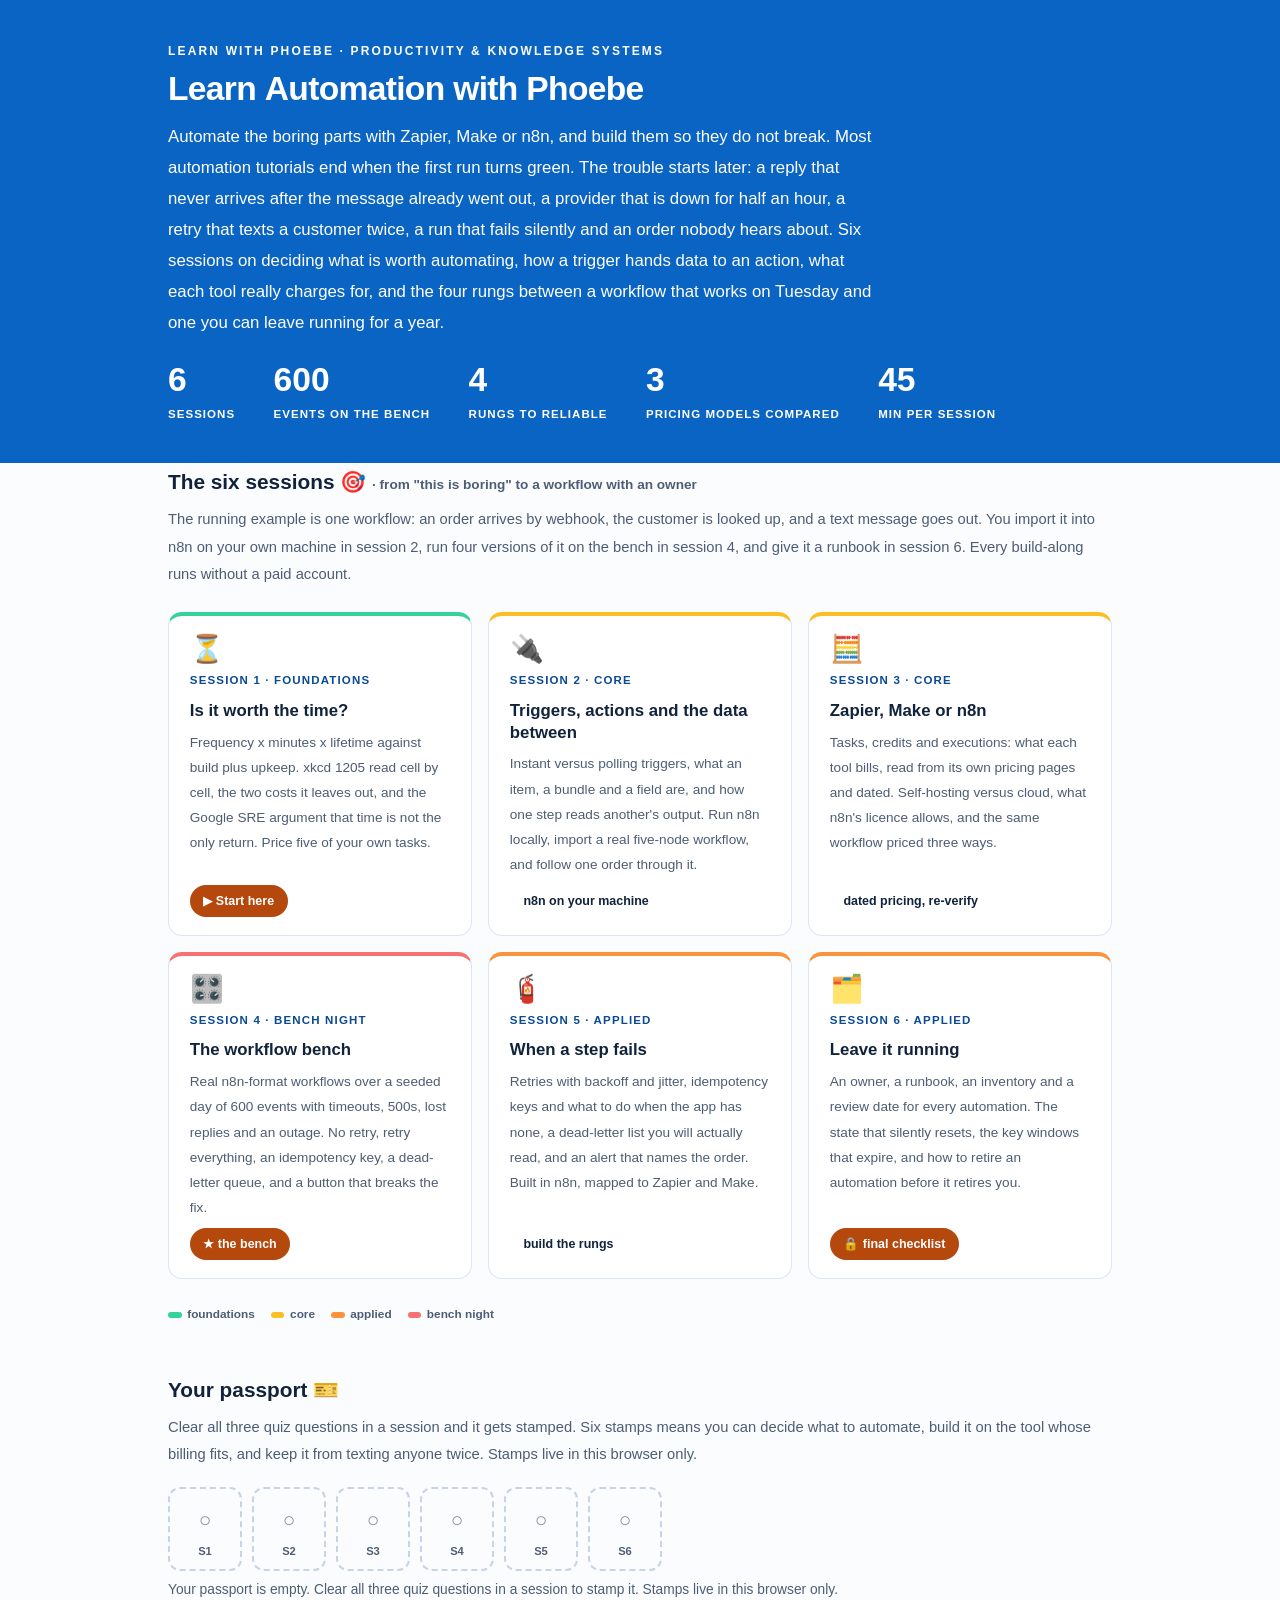
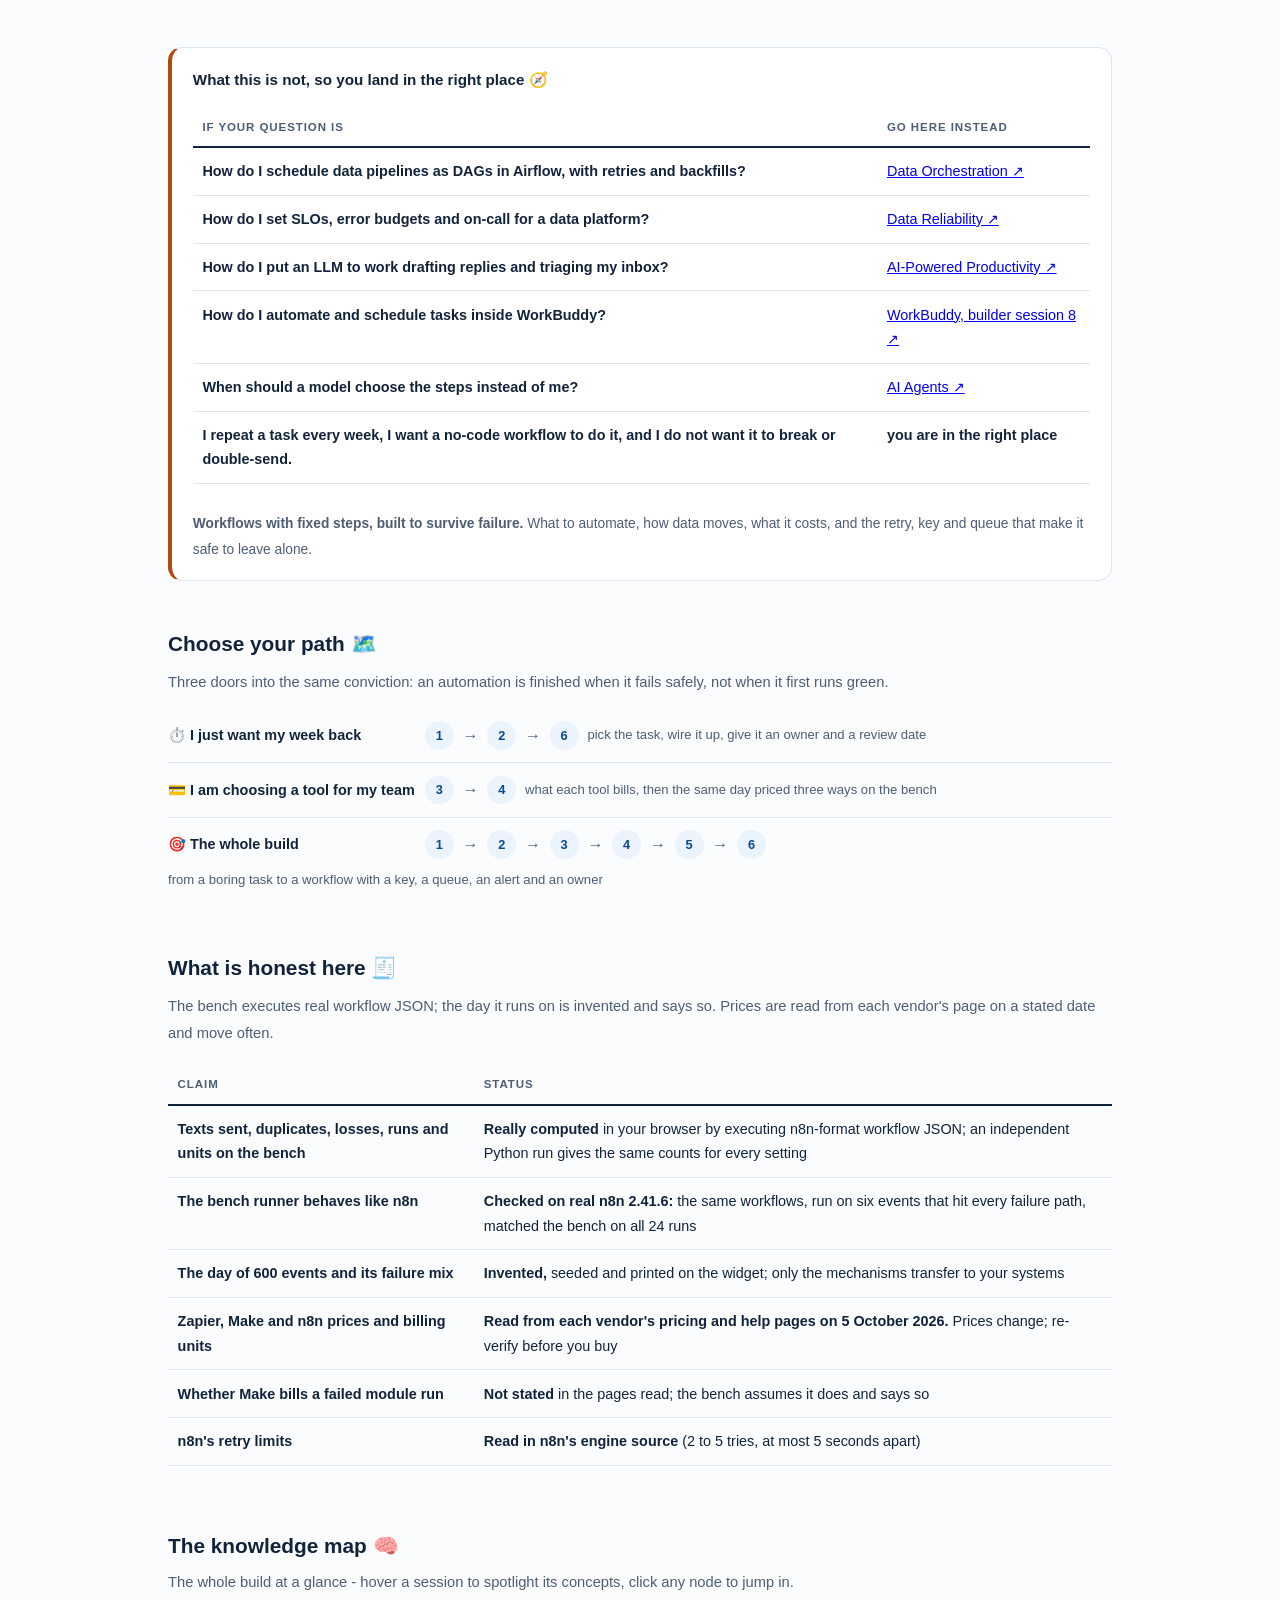
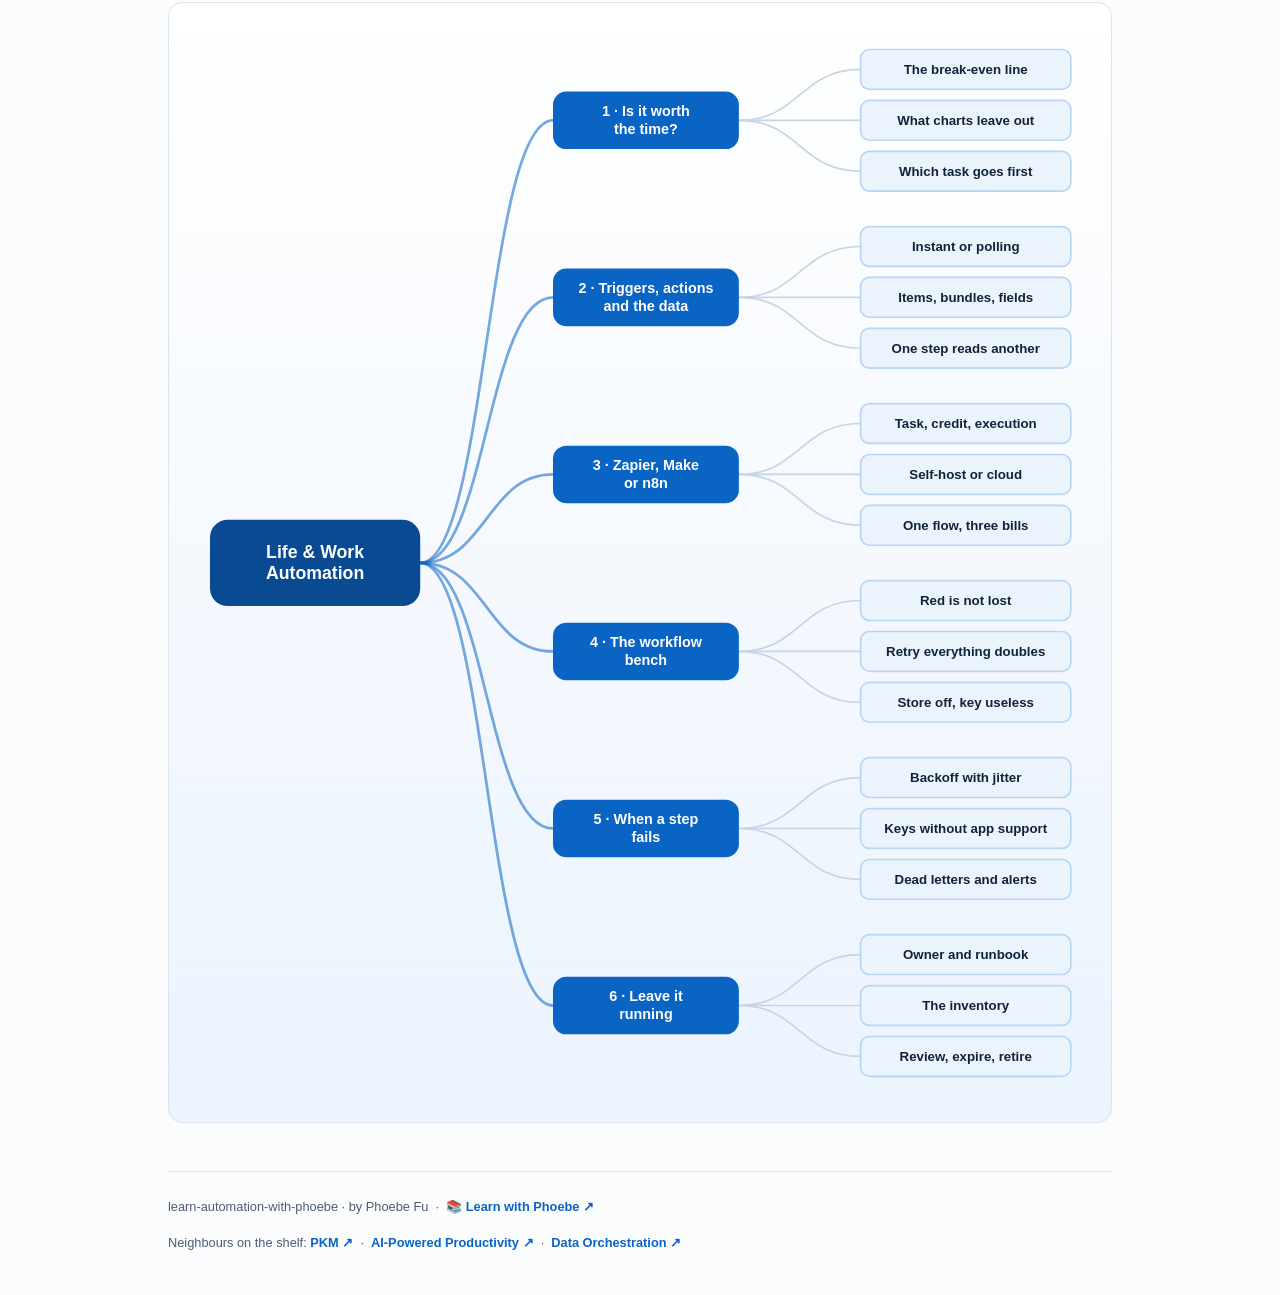
==== index.html @ 1b393b24 "Life & Work Automation - six sessions and a real workflow bench The bench runs four real n8n-format " ====
<!DOCTYPE html>
<html lang="en">
<head>
<meta charset="UTF-8">
<meta name="viewport" content="width=device-width, initial-scale=1.0">
<!-- social:start -->
<meta name="description" content="Six sessions on no-code and low-code automation that does not break: what is worth automating, how triggers hand data to actions, what Zapier, Make and n8n actually charge for, and what happens on the day a step fails. A real workflow bench runs n8n-format workflows over a seeded day in your browser. Free, by Phoebe Fu.">
<meta property="og:type" content="website">
<meta property="og:site_name" content="Learn with Phoebe">
<meta property="og:title" content="Learn Automation with Phoebe">
<meta property="og:description" content="One day, 344 orders, four ways to build the same workflow. Retry everything texts 11 customers twice; a key and a dead-letter queue text all 344 exactly once.">
<meta property="og:url" content="https://phoebefu6.github.io/learn-automation-with-phoebe/">
<meta property="og:image" content="https://phoebefu6.github.io/learn-automation-with-phoebe/assets/og-cover.png">
<meta property="og:image:width" content="1200">
<meta property="og:image:height" content="630">
<meta name="twitter:card" content="summary_large_image">
<meta name="twitter:title" content="Learn Automation with Phoebe">
<meta name="twitter:description" content="Zapier, Make and n8n, and the failure semantics nobody shows you, measured on a real workflow bench.">
<meta name="twitter:image" content="https://phoebefu6.github.io/learn-automation-with-phoebe/assets/og-cover.png">
<!-- social:end -->
<title>Learn Automation with Phoebe</title>
<link rel="stylesheet" href="assets/style.css?v=1">
<style>

  .stats-row { display: flex; gap: 2.4rem; margin-top: 1.5rem; flex-wrap: wrap; }
  .stat b { display: block; font-size: 2.1rem; font-weight: 800; line-height: 1.05; font-variant-numeric: tabular-nums; }
  .stat span { font-size: .72rem; opacity: 1; text-transform: uppercase; letter-spacing: .09em; font-weight: 600; }

  .course-grid { display: grid; grid-template-columns: repeat(auto-fit, minmax(17rem, 1fr)); gap: 1rem; margin-top: 1.5rem; }
  .course-card {
    border: 1px solid var(--hairline);
    border-top: 4px solid var(--diff, var(--indigo));
    border-radius: var(--radius);
    padding: 1.2rem 1.3rem 1.1rem;
    display: flex;
    flex-direction: column;
    gap: .5rem;
    text-decoration: none;
    color: var(--ink);
    background: #fff;
    transition: box-shadow .15s ease, border-color .15s ease, transform .15s ease;
    position: relative;
  }
  .course-card:hover { border-color: var(--indigo-soft); border-top-color: var(--diff, var(--indigo)); box-shadow: 0 8px 28px rgba(var(--shadow-rgb),.16); transform: translateY(-3px); }
  .course-card .cicon { font-size: 1.7rem; line-height: 1; }
  .course-card .cnum { font-size: .72rem; font-weight: 700; color: var(--indigo-deep); text-transform: uppercase; letter-spacing: .1em; }
  .course-card h3 { font-size: 1.05rem; font-weight: 800; line-height: 1.3; }
  .course-card p { font-size: .85rem; color: var(--muted); flex: 1; }
  .course-card .meta { display: flex; gap: .4rem; flex-wrap: wrap; }

  .diff-legend { display: flex; gap: 1rem; margin-top: 1.6rem; font-size: .74rem; color: var(--muted); font-weight: 600; flex-wrap: wrap; }
  .diff-legend i { display: inline-block; width: .85rem; height: .35rem; border-radius: 999px; margin-right: .35rem; vertical-align: middle; }

  .paths { margin-top: 2.6rem; }
  .paths h2 { font-size: 1.3rem; font-weight: 800; margin-bottom: .3rem; }
  .paths .plede { color: var(--muted); font-size: .92rem; margin-bottom: .8rem; }
  .path { display: flex; gap: .55rem; align-items: center; padding: .75rem 0; border-bottom: .5px solid var(--hairline); flex-wrap: wrap; }
  .path:last-child { border-bottom: none; }
  .path b { min-width: 15.5rem; font-size: .9rem; }
  .path .pstep { background: var(--indigo-50); color: var(--indigo-deep); border-radius: 999px; padding: .16rem .68rem; font-weight: 700; font-size: .8rem; text-decoration: none; transition: all .12s ease; }
  .path .pstep:hover { background: var(--indigo); color: #fff; }
  .path .parr { color: var(--muted); font-weight: 700; }

  .mm-section { margin-top: 1.6rem; }
  .mm-section h2 { font-size: 1.3rem; font-weight: 800; margin-bottom: .2rem; }
  .mm-section .mm-lede { color: var(--muted); font-size: .92rem; margin-bottom: .4rem; }
  .mm-wrap { border: 1px solid var(--hairline); border-radius: var(--radius); background: linear-gradient(180deg,#fff,var(--indigo-50)); padding: .6rem; overflow-x: auto; }
  .mm-svg { width: 100%; height: auto; display: block; max-width: 60rem; margin: 0 auto; min-width: 34rem; }
  .mm-link { cursor: pointer; text-decoration: none; }
  .mm-node rect { transition: opacity .15s ease, filter .15s ease; }
  .mm-node text { pointer-events: none; }
  .mm-link:hover .mm-node rect { filter: brightness(1.06); }
  .mm-edge { transition: opacity .15s ease; }

  .not-this { border: 1px solid var(--hairline); border-left: 4px solid var(--clay); border-radius: var(--radius); background: #fff; padding: 1.1rem 1.3rem; margin-top: 1.2rem; }
  .not-this h3 { font-size: .95rem; font-weight: 800; margin-bottom: .5rem; }
</style>
</head>
<body>

<header class="masthead">
  <div class="wrap">
    <div class="eyebrow">Learn with Phoebe · Productivity &amp; Knowledge Systems</div>
    <h1>Learn <span class="accent">Automation</span> with Phoebe</h1>
    <p class="sub">Automate the boring parts with Zapier, Make or n8n, and build them so they do not break. Most automation tutorials end when the first run turns green. The trouble starts later: a reply that never arrives after the message already went out, a provider that is down for half an hour, a retry that texts a customer twice, a run that fails silently and an order nobody hears about. Six sessions on deciding what is worth automating, how a trigger hands data to an action, what each tool really charges for, and the four rungs between a workflow that works on Tuesday and one you can leave running for a year.</p>
    <div class="stats-row">
      <div class="stat"><b data-count="6">6</b><span>sessions</span></div>
      <div class="stat"><b data-count="600">600</b><span>events on the bench</span></div>
      <div class="stat"><b data-count="4">4</b><span>rungs to reliable</span></div>
      <div class="stat"><b data-count="3">3</b><span>pricing models compared</span></div>
      <div class="stat"><b data-count="45">45</b><span>min per session</span></div>
    </div>
  </div>
</header>

<main class="wrap">

  <section class="section">
    <div class="paths" style="margin-top:0">
      <h2>The six sessions 🎯 <span style="font-size:.85rem;font-weight:600;color:var(--muted)">· from "this is boring" to a workflow with an owner</span></h2>
      <p class="plede">The running example is one workflow: an order arrives by webhook, the customer is looked up, and a text message goes out. You import it into n8n on your own machine in session 2, run four versions of it on the bench in session 4, and give it a runbook in session 6. Every build-along runs without a paid account.</p>
    </div>

    <div class="course-grid">
      <a class="course-card" href="courses/01-worth-automating.html" style="--diff:#34D399">
        <span class="cicon">⏳</span>
        <span class="cnum">Session 1 · foundations</span>
        <h3>Is it worth the time?</h3>
        <p>Frequency x minutes x lifetime against build plus upkeep. xkcd 1205 read cell by cell, the two costs it leaves out, and the Google SRE argument that time is not the only return. Price five of your own tasks.</p>
        <span class="meta"><span class="pill amber">▶ Start here</span></span>
      </a>
      <a class="course-card" href="courses/02-triggers-and-actions.html" style="--diff:#FBBF24">
        <span class="cicon">🔌</span>
        <span class="cnum">Session 2 · core</span>
        <h3>Triggers, actions and the data between</h3>
        <p>Instant versus polling triggers, what an item, a bundle and a field are, and how one step reads another's output. Run n8n locally, import a real five-node workflow, and follow one order through it.</p>
        <span class="meta"><span class="pill">n8n on your machine</span></span>
      </a>
      <a class="course-card" href="courses/03-zapier-make-n8n.html" style="--diff:#FBBF24">
        <span class="cicon">🧮</span>
        <span class="cnum">Session 3 · core</span>
        <h3>Zapier, Make or n8n</h3>
        <p>Tasks, credits and executions: what each tool bills, read from its own pricing pages and dated. Self-hosting versus cloud, what n8n's licence allows, and the same workflow priced three ways.</p>
        <span class="meta"><span class="pill">dated pricing, re-verify</span></span>
      </a>
      <a class="course-card" href="courses/04-the-workflow-bench.html" style="--diff:#F87171">
        <span class="cicon">🎛️</span>
        <span class="cnum">Session 4 · bench night</span>
        <h3>The workflow bench</h3>
        <p>Real n8n-format workflows over a seeded day of 600 events with timeouts, 500s, lost replies and an outage. No retry, retry everything, an idempotency key, a dead-letter queue, and a button that breaks the fix.</p>
        <span class="meta"><span class="pill amber">★ the bench</span></span>
      </a>
      <a class="course-card" href="courses/05-when-it-fails.html" style="--diff:#FB923C">
        <span class="cicon">🧯</span>
        <span class="cnum">Session 5 · applied</span>
        <h3>When a step fails</h3>
        <p>Retries with backoff and jitter, idempotency keys and what to do when the app has none, a dead-letter list you will actually read, and an alert that names the order. Built in n8n, mapped to Zapier and Make.</p>
        <span class="meta"><span class="pill">build the rungs</span></span>
      </a>
      <a class="course-card" href="courses/06-leave-it-running.html" style="--diff:#FB923C">
        <span class="cicon">🗂️</span>
        <span class="cnum">Session 6 · applied</span>
        <h3>Leave it running</h3>
        <p>An owner, a runbook, an inventory and a review date for every automation. The state that silently resets, the key windows that expire, and how to retire an automation before it retires you.</p>
        <span class="meta"><span class="pill amber">🔒 final checklist</span></span>
      </a>
    </div>

    <div class="diff-legend">
      <span><i style="background:#34D399"></i>foundations</span>
      <span><i style="background:#FBBF24"></i>core</span>
      <span><i style="background:#FB923C"></i>applied</span>
      <span><i style="background:#F87171"></i>bench night</span>
    </div>
  </section>

  <section class="section">
    <div class="paths" style="margin-top:0">
      <h2>Your passport 🎫</h2>
      <p class="plede">Clear all three quiz questions in a session and it gets stamped. Six stamps means you can decide what to automate, build it on the tool whose billing fits, and keep it from texting anyone twice. Stamps live in this browser only.</p>
    </div>
    <div class="pp-strip"></div>
  </section>

  <section class="section">
    <div class="not-this">
      <h3>What this is not, so you land in the right place 🧭</h3>
      <table class="clean">
        <tr><th>If your question is</th><th>Go here instead</th></tr>
        <tr><td>How do I schedule data pipelines as DAGs in Airflow, with retries and backfills?</td><td><a href="https://phoebefu6.github.io/learn-data-orchestration-with-phoebe/">Data Orchestration ↗</a></td></tr>
        <tr><td>How do I set SLOs, error budgets and on-call for a data platform?</td><td><a href="https://phoebefu6.github.io/learn-data-reliability-with-phoebe/">Data Reliability ↗</a></td></tr>
        <tr><td>How do I put an LLM to work drafting replies and triaging my inbox?</td><td><a href="https://phoebefu6.github.io/learn-ai-productivity-with-phoebe/">AI-Powered Productivity ↗</a></td></tr>
        <tr><td>How do I automate and schedule tasks inside WorkBuddy?</td><td><a href="https://phoebefu6.github.io/learn-workbuddy-with-phoebe/courses/b8-automation.html">WorkBuddy, builder session 8 ↗</a></td></tr>
        <tr><td>When should a model choose the steps instead of me?</td><td><a href="https://phoebefu6.github.io/learn-ai-agents-with-phoebe/">AI Agents ↗</a></td></tr>
        <tr><td><strong>I repeat a task every week, I want a no-code workflow to do it, and I do not want it to break or double-send.</strong></td><td><strong>you are in the right place</strong></td></tr>
      </table>
      <p style="margin-top:.7rem;font-size:.86rem;color:var(--muted)"><strong>Workflows with fixed steps, built to survive failure.</strong> What to automate, how data moves, what it costs, and the retry, key and queue that make it safe to leave alone.</p>
    </div>
  </section>

  <section class="section">
    <div class="paths">
      <h2>Choose your path 🗺️</h2>
      <p class="plede">Three doors into the same conviction: an automation is finished when it fails safely, not when it first runs green.</p>
      <div class="path"><b>⏱️ I just want my week back</b>
        <a class="pstep" href="courses/01-worth-automating.html">1</a><span class="parr">→</span>
        <a class="pstep" href="courses/02-triggers-and-actions.html">2</a><span class="parr">→</span>
        <a class="pstep" href="courses/06-leave-it-running.html">6</a>
        <span style="font-size:.82rem;color:var(--muted)">pick the task, wire it up, give it an owner and a review date</span>
      </div>
      <div class="path"><b>💳 I am choosing a tool for my team</b>
        <a class="pstep" href="courses/03-zapier-make-n8n.html">3</a><span class="parr">→</span>
        <a class="pstep" href="courses/04-the-workflow-bench.html">4</a>
        <span style="font-size:.82rem;color:var(--muted)">what each tool bills, then the same day priced three ways on the bench</span>
      </div>
      <div class="path"><b>🎯 The whole build</b>
        <a class="pstep" href="courses/01-worth-automating.html">1</a><span class="parr">→</span>
        <a class="pstep" href="courses/02-triggers-and-actions.html">2</a><span class="parr">→</span>
        <a class="pstep" href="courses/03-zapier-make-n8n.html">3</a><span class="parr">→</span>
        <a class="pstep" href="courses/04-the-workflow-bench.html">4</a><span class="parr">→</span>
        <a class="pstep" href="courses/05-when-it-fails.html">5</a><span class="parr">→</span>
        <a class="pstep" href="courses/06-leave-it-running.html">6</a>
        <span style="font-size:.82rem;color:var(--muted)">from a boring task to a workflow with a key, a queue, an alert and an owner</span>
      </div>
    </div>
  </section>

  <section class="section">
    <div class="paths" style="margin-top:0">
      <h2>What is honest here 🧾</h2>
      <p class="plede">The bench executes real workflow JSON; the day it runs on is invented and says so. Prices are read from each vendor's page on a stated date and move often.</p>
    </div>
    <table class="clean">
      <tr><th>Claim</th><th>Status</th></tr>
      <tr><td>Texts sent, duplicates, losses, runs and units on the bench</td><td><strong>Really computed</strong> in your browser by executing n8n-format workflow JSON; an independent Python run gives the same counts for every setting</td></tr>
      <tr><td>The bench runner behaves like n8n</td><td><strong>Checked on real n8n 2.41.6:</strong> the same workflows, run on six events that hit every failure path, matched the bench on all 24 runs</td></tr>
      <tr><td>The day of 600 events and its failure mix</td><td><strong>Invented,</strong> seeded and printed on the widget; only the mechanisms transfer to your systems</td></tr>
      <tr><td>Zapier, Make and n8n prices and billing units</td><td><strong>Read from each vendor's pricing and help pages on 5 October 2026.</strong> Prices change; re-verify before you buy</td></tr>
      <tr><td>Whether Make bills a failed module run</td><td><strong>Not stated</strong> in the pages read; the bench assumes it does and says so</td></tr>
      <tr><td>n8n's retry limits</td><td><strong>Read in n8n's engine source</strong> (2 to 5 tries, at most 5 seconds apart)</td></tr>
    </table>
  </section>

  <section class="section mm-section">
    <h2>The knowledge map 🧠</h2>
    <p class="mm-lede">The whole build at a glance - hover a session to spotlight its concepts, click any node to jump in.</p>
    <div class="mm-wrap"><div id="mindmap"></div></div>
  </section>

  <footer class="pagefoot">
    <span>learn-automation-with-phoebe · by Phoebe Fu &nbsp;·&nbsp; 📚 <a href="https://phoebefu6.github.io/learn-with-phoebe/">Learn with Phoebe ↗</a></span>
    <span>Neighbours on the shelf: <a href="https://phoebefu6.github.io/learn-pkm-with-phoebe/">PKM ↗</a> &nbsp;·&nbsp; <a href="https://phoebefu6.github.io/learn-ai-productivity-with-phoebe/">AI-Powered Productivity ↗</a> &nbsp;·&nbsp; <a href="https://phoebefu6.github.io/learn-data-orchestration-with-phoebe/">Data Orchestration ↗</a></span>
  </footer>

</main>

<script>
window.MINDMAP_DATA = {
 "title": "Life & Work\nAutomation",
 "centerColor": "#0A4A92",
 "sessions": [
  {
   "label": "Is it worth\nthe time?",
   "href": "courses/01-worth-automating.html",
   "color": "#34D399",
   "concepts": [
    {
     "label": "The break-even line",
     "href": "courses/01-worth-automating.html"
    },
    {
     "label": "What charts leave out",
     "href": "courses/01-worth-automating.html"
    },
    {
     "label": "Which task goes first",
     "href": "courses/01-worth-automating.html"
    }
   ]
  },
  {
   "label": "Triggers, actions\nand the data",
   "href": "courses/02-triggers-and-actions.html",
   "color": "#FBBF24",
   "concepts": [
    {
     "label": "Instant or polling",
     "href": "courses/02-triggers-and-actions.html"
    },
    {
     "label": "Items, bundles, fields",
     "href": "courses/02-triggers-and-actions.html"
    },
    {
     "label": "One step reads another",
     "href": "courses/02-triggers-and-actions.html"
    }
   ]
  },
  {
   "label": "Zapier, Make\nor n8n",
   "href": "courses/03-zapier-make-n8n.html",
   "color": "#FBBF24",
   "concepts": [
    {
     "label": "Task, credit, execution",
     "href": "courses/03-zapier-make-n8n.html"
    },
    {
     "label": "Self-host or cloud",
     "href": "courses/03-zapier-make-n8n.html"
    },
    {
     "label": "One flow, three bills",
     "href": "courses/03-zapier-make-n8n.html"
    }
   ]
  },
  {
   "label": "The workflow\nbench",
   "href": "courses/04-the-workflow-bench.html",
   "color": "#F87171",
   "concepts": [
    {
     "label": "Red is not lost",
     "href": "courses/04-the-workflow-bench.html"
    },
    {
     "label": "Retry everything doubles",
     "href": "courses/04-the-workflow-bench.html"
    },
    {
     "label": "Store off, key useless",
     "href": "courses/04-the-workflow-bench.html"
    }
   ]
  },
  {
   "label": "When a step\nfails",
   "href": "courses/05-when-it-fails.html",
   "color": "#FB923C",
   "concepts": [
    {
     "label": "Backoff with jitter",
     "href": "courses/05-when-it-fails.html"
    },
    {
     "label": "Keys without app support",
     "href": "courses/05-when-it-fails.html"
    },
    {
     "label": "Dead letters and alerts",
     "href": "courses/05-when-it-fails.html"
    }
   ]
  },
  {
   "label": "Leave it\nrunning",
   "href": "courses/06-leave-it-running.html",
   "color": "#FB923C",
   "concepts": [
    {
     "label": "Owner and runbook",
     "href": "courses/06-leave-it-running.html"
    },
    {
     "label": "The inventory",
     "href": "courses/06-leave-it-running.html"
    },
    {
     "label": "Review, expire, retire",
     "href": "courses/06-leave-it-running.html"
    }
   ]
  }
 ]
};
</script>
<script src="assets/mindmap.js?v=1"></script>
<script src="assets/app.js?v=1"></script>
</body>
</html>
---- assets/style.css ----
/* learn-automation-with-phoebe - editorial bold design system
   Accent: signal blue #0A64C4 · deep #0A4A92 · warm contrast: rust #B5480C
   (CSS var names still read --indigo/--amber; they hold signal blue and rust.)
   Scrim is light on purpose: no dark surfaces anywhere, the lightbox included. */

:root {
  --indigo: #0A64C4;
  --indigo-deep: #0A4A92;
  --indigo-mid: #2264BC;
  --indigo-soft: #B9D5F4;
  --indigo-50: #EBF3FD;
  --ink: #11233B;
  --muted: #4D5D74;
  --faint: #C7D4E5;
  --hairline: #DCE5F0;
  --clay: #B5480C;
  --clay-ink: #8A3509;
  --amber: #B5480C;
  --amber-ink: #8A3509;
  --amber-50: #FDEEE4;
  --paper: #FBFCFE;
  --code-bg: #0E1C30;
  --code-ink: #DCE5F0;
  --scrim-rgb: 235,243,252;
  --shadow-rgb: 10,100,196;
  --radius: 14px;
}

* { margin: 0; padding: 0; box-sizing: border-box; }

html { font-size: 16px; scroll-behavior: smooth; }
html.zoom-125 { font-size: 20px; }
html.zoom-150 { font-size: 24px; }

body {
  font-family: "Inter", -apple-system, BlinkMacSystemFont, "Segoe UI", Roboto, sans-serif;
  background: var(--paper);
  color: var(--ink);
  line-height: 1.85;
  font-feature-settings: "tnum";
}

.wrap { max-width: 62rem; margin: 0 auto; padding: 0 1.5rem; }

/* ---------- header band ---------- */
.masthead {
  background: var(--indigo);
  color: #fff;
  padding: 2.5rem 0 2.25rem;
}
.masthead .eyebrow {
  font-size: .75rem;
  letter-spacing: .18em;
  text-transform: uppercase;
  opacity: 1;
  font-weight: 600;
}
.masthead h1 {
  font-size: 2.1rem;
  line-height: 1.15;
  font-weight: 800;
  margin: .5rem 0 .75rem;
  letter-spacing: -.02em;
}
.masthead h1 .accent { color: inherit; }
.masthead .sub { font-size: 1.05rem; opacity: 1; max-width: 44rem; }

.chip-row { display: flex; flex-wrap: wrap; gap: .5rem; margin-top: 1.1rem; }
.chip {
  display: inline-flex;
  align-items: center;
  gap: .35rem;
  border-radius: 999px;
  padding: .25rem .8rem;
  font-size: .78rem;
  font-weight: 600;
  white-space: nowrap;
}
.chip.level { background: #fff; color: var(--indigo); }
.chip.audience { background: rgba(255,255,255,.08); color: #fff; border: 1px solid rgba(255,255,255,.35); }
.chip.time { background: var(--ink); color: #fff; font-variant-numeric: tabular-nums; }


/* ---------- agenda band ----------
   Recovered 2026-09-02. These six repos were scaffolded from a stylesheet that had
   lost this block, so .agenda rendered as run-on inline text ~700px tall inside the
   masthead. 87 of 93 repos carry it; these were the exception, and they were also the
   six the estate sweep could not see. See course-builder/references/field-notes.md.

   .a3 does NOT reuse the donor's `color: var(--amber-ink)`: that pair falls below
   4.5:1 against --amber in all six palettes, which is the same failure the sweep
   flags on the wellbeing courses. The literal below is the darkest tone of this
   repo's own amber-ink that clears 4.5:1, so the band stays bright. Recompute it if
   --amber changes. */
.agenda {
  display: flex;
  border-radius: 999px;
  overflow: hidden;
  margin: 1.4rem 0 0;
  font-size: .72rem;
  font-weight: 600;
  text-align: center;
  color: #fff;
}
.agenda span { padding: .45rem .3rem; white-space: nowrap; overflow: hidden; text-overflow: ellipsis; }
.agenda .a1 { background: var(--indigo-deep); }
.agenda .a2 { background: var(--indigo-mid); }
.agenda .a3 { background: var(--amber); color: #FFFFFF; }
.agenda .a4 { background: var(--indigo-soft); color: var(--ink); }

/* ---------- toolbar ---------- */
.toolbar {
  position: sticky;
  top: 0;
  z-index: 40;
  background: rgba(255,255,255,.94);
  backdrop-filter: blur(6px);
  border-bottom: 1px solid var(--hairline);
  padding: .55rem 0;
}
.toolbar .wrap { display: flex; align-items: center; gap: .5rem; flex-wrap: nowrap; }
.toolbar .crumb { font-size: .8rem; color: var(--muted); font-weight: 600; margin-right: auto; min-width: 0; white-space: nowrap; overflow: hidden; text-overflow: ellipsis; }
.toolbar .btn { white-space: nowrap; flex: none; padding: .38rem .8rem; font-size: .78rem; line-height: 1.2; }
.toolbar .crumb a { color: var(--indigo); text-decoration: none; }
.btn {
  border: 1px solid var(--hairline);
  background: #fff;
  color: var(--ink);
  border-radius: 999px;
  padding: .35rem .9rem;
  font-size: .78rem;
  font-weight: 600;
  cursor: pointer;
  font-family: inherit;
  transition: all .15s ease;
}
.btn:hover { border-color: var(--indigo); color: var(--indigo); }
.btn.primary { background: var(--indigo); border-color: var(--indigo); color: #fff; }
.btn.primary:hover { background: var(--indigo-deep); }

/* ---------- sections ---------- */
main { padding: 2.5rem 0 4rem; }

.section { margin-bottom: 2.8rem; }
.section-kicker { margin-bottom: 1rem; }
.section-kicker .klabel {
  display: block;
  font-size: .72rem;
  text-transform: uppercase;
  letter-spacing: .1em;
  color: var(--indigo);
  font-weight: 700;
  margin-bottom: .35rem;
}
.section-kicker h2 {
  font-size: 1.45rem;
  font-weight: 800;
  letter-spacing: -.01em;
  display: flex;
  align-items: center;
  gap: .7rem;
  flex-wrap: wrap;
}
.section-kicker .tag {
  border-radius: 999px;
  padding: .18rem .7rem;
  font-size: .7rem;
  font-weight: 700;
  text-transform: uppercase;
  letter-spacing: .08em;
}
.tag.concept { background: var(--indigo-50); color: var(--indigo); }
.tag.demo { background: var(--amber-50); color: var(--amber-ink); }
.tag.exercise { background: var(--ink); color: #fff; }

.lede { color: var(--muted); max-width: 46rem; margin-bottom: 1.4rem; line-height: 1.8; }

/* live vs self-study markers on cards */
.mode {
  font-size: .64rem;
  font-weight: 700;
  text-transform: uppercase;
  letter-spacing: .07em;
  padding: .14rem .6rem;
  border-radius: 999px;
  flex: none;
}
.mode.live { background: var(--indigo); color: #fff; }
.mode.self { background: #fff; color: var(--muted); border: 1px solid var(--hairline); }

/* ---------- accordions ---------- */
details.card {
  border: 1px solid var(--hairline);
  border-radius: var(--radius);
  margin-bottom: .8rem;
  overflow: hidden;
  background: #fff;
}
details.card[open] { border-color: var(--indigo-soft); box-shadow: 0 8px 28px rgba(var(--shadow-rgb),.08); }
details.card summary {
  list-style: none;
  cursor: pointer;
  padding: 1rem 1.25rem;
  display: flex;
  align-items: center;
  gap: .75rem;
  font-weight: 700;
  font-size: 1.02rem;
  user-select: none;
}
details.card summary::-webkit-details-marker { display: none; }
details.card summary .dot {
  width: .6rem; height: .6rem;
  border-radius: 999px;
  background: var(--indigo);
  flex: none;
}
details.card summary .mini { margin-left: auto; font-size: .72rem; color: var(--muted); font-weight: 600; white-space: nowrap; }
details.card summary .caret { transition: transform .2s ease; color: var(--indigo); font-size: .8rem; }
details.card[open] summary .caret { transform: rotate(90deg); }
details.card .body { padding: 0 1.25rem 1.4rem; border-top: 1px solid var(--hairline); padding-top: 1.15rem; }
details.card .body p { margin-bottom: 1.05rem; max-width: 48rem; }
details.card .body p:last-child { margin-bottom: 0; }
details.card .body ul, details.card .body ol { margin: 0 0 1.1rem 1.2rem; max-width: 47rem; }
details.card .body li { margin-bottom: .65rem; }
details.card .body h4 { font-size: .95rem; font-weight: 700; margin: 1.1rem 0 .45rem; }
details.card .body h4:first-child { margin-top: 0; }

/* ---------- pills & legends ---------- */
.legend { display: flex; flex-wrap: wrap; gap: .5rem; margin: 0 0 1.2rem; }
.pill {
  display: inline-flex;
  align-items: center;
  gap: .4rem;
  border-radius: 999px;
  padding: .28rem .85rem;
  font-size: .78rem;
  font-weight: 600;
}
.pill.solid { background: var(--indigo); color: #fff; }
.pill.light { background: var(--indigo-50); color: var(--indigo); }
.pill.inkpill { background: var(--ink); color: #fff; }
.pill.amber, .pill.peach { background: var(--amber); color: #fff; }
.pill.bare { color: var(--faint); }

/* ---------- 4D grid ---------- */
.grid-2 { display: grid; grid-template-columns: repeat(auto-fit, minmax(15rem, 1fr)); gap: .8rem; margin: .5rem 0 1rem; }
.d-card {
  border: 1px solid var(--hairline);
  border-left: 4px solid var(--indigo);
  border-radius: 10px;
  padding: 1rem 1.1rem;
}
.d-card h4 { font-size: .95rem; margin-bottom: .3rem; }
.d-card h4 .lead-letter { color: var(--indigo); }
.d-card p { font-size: .86rem; color: var(--muted); margin: 0; }

/* ---------- tables ---------- */
table.clean { width: 100%; border-collapse: collapse; font-size: .9rem; margin: .4rem 0 1rem; }
table.clean th {
  text-align: left;
  font-size: .72rem;
  text-transform: uppercase;
  letter-spacing: .08em;
  color: var(--muted);
  padding: .5rem .6rem;
  border-bottom: 2px solid var(--ink);
}
table.clean td { padding: .7rem .6rem; border-bottom: .5px solid var(--hairline); vertical-align: top; line-height: 1.7; }
table.clean td:first-child { font-weight: 600; }

/* ---------- prompt boxes ---------- */
.prompt-box {
  position: relative;
  background: var(--code-bg);
  color: var(--code-ink);
  border-radius: var(--radius);
  padding: 1.1rem 1.2rem;
  margin: 1rem 0 1.2rem;
  font-family: "SF Mono", ui-monospace, Menlo, Consolas, monospace;
  font-size: .84rem;
  line-height: 1.65;
  white-space: pre-wrap;
  word-break: break-word;
}
.prompt-box .label {
  position: absolute;
  top: -0.7rem;
  left: 1rem;
  background: var(--indigo);
  color: #fff;
  font-family: "Inter", -apple-system, sans-serif;
  font-size: .68rem;
  font-weight: 700;
  letter-spacing: .06em;
  text-transform: uppercase;
  border-radius: 999px;
  padding: .15rem .7rem;
}
.prompt-box.bad .label { background: var(--faint); color: var(--ink); }
.prompt-box.good .label { background: var(--amber); color: #fff; }
.copy-btn {
  position: absolute;
  top: .7rem;
  right: .7rem;
  background: rgba(255,255,255,.1);
  border: 1px solid rgba(255,255,255,.25);
  color: #fff;
  border-radius: 999px;
  padding: .25rem .8rem;
  font-size: .72rem;
  font-weight: 600;
  cursor: pointer;
  font-family: "Inter", -apple-system, sans-serif;
  transition: background .15s ease;
}
.copy-btn:hover { background: rgba(255,255,255,.22); }
.copy-btn.copied { background: var(--amber); border-color: var(--amber); color: #fff; }

/* ---------- demo steps ---------- */
.steps { counter-reset: step; margin: .6rem 0 1rem; }
.step {
  display: grid;
  grid-template-columns: max-content minmax(0, 1fr);
  column-gap: .9rem;
  row-gap: .2rem;
  padding: .85rem 0;
  border-bottom: .5px solid var(--hairline);
}
.step > * { grid-column: 2; min-width: 0; }
.step > .prompt-box { margin: .8rem 0 .4rem; }
.step:last-child { border-bottom: none; }
.step::before {
  counter-increment: step;
  content: counter(step);
  flex: none;
  width: 1.7rem; height: 1.7rem;
  border-radius: 999px;
  background: var(--indigo-50);
  color: var(--indigo);
  font-weight: 700;
  font-size: .85rem;
  display: inline-flex;
  align-items: center;
  justify-content: center;
  margin-top: .1rem;
}
.step p { margin: 0; }
/* A code box inside a step sits BELOW the step text at full width. Without this the flex row
 * puts it in a half-width column beside the text and wraps code mid-token. */
.step { flex-wrap: wrap; }
.step > p { flex: 1 1 0; min-width: 0; }
.step > .prompt-box { flex: 1 1 100%; margin: .7rem 0 .2rem; word-break: normal; overflow-x: auto; }

/* ---------- callouts ---------- */
.callout {
  border-radius: var(--radius);
  padding: 1rem 1.2rem;
  margin: 1rem 0;
  font-size: .92rem;
}
.callout.tip { background: var(--indigo-50); border-left: 4px solid var(--indigo); }
.callout.win { background: var(--amber-50); border-left: 4px solid var(--amber); }
.callout strong:first-child { display: block; margin-bottom: .2rem; }

.callout.example {
  background: #FFFFFF;
  border: 1px solid var(--hairline);
  border-left: 4px solid var(--amber);
  font-size: .9rem;
}
.callout.example .ex-pill {
  display: inline-block;
  background: var(--amber);
  color: #fff;
  border-radius: 999px;
  padding: .15rem .7rem;
  font-size: .68rem;
  font-weight: 700;
  text-transform: uppercase;
  letter-spacing: .06em;
  margin-bottom: .5rem;
}
.callout.example p { margin: 0 0 .75rem; max-width: 47rem; }
.callout.example p:last-child { margin-bottom: 0; }
.callout.example ul { margin: 0 0 0 1.1rem; max-width: 46rem; }
.callout.example li { margin-bottom: .6rem; }
.callout.example li:last-child { margin-bottom: 0; }

/* ---------- zoomable figures ---------- */
figure.zoomable {
  border: 1px solid var(--hairline);
  border-radius: var(--radius);
  padding: 1.2rem;
  margin: 1rem 0 1.4rem;
  cursor: zoom-in;
  transition: box-shadow .15s ease;
  background: #fff;
}
figure.zoomable:hover { box-shadow: 0 8px 28px rgba(var(--shadow-rgb),.12); }
figure.zoomable svg, figure.zoomable img { width: 100%; height: auto; display: block; }
figure.zoomable figcaption {
  margin-top: .6rem;
  font-size: .76rem;
  color: var(--muted);
  font-weight: 600;
  display: flex;
  align-items: center;
  gap: .4rem;
}

.lightbox {
  position: fixed;
  inset: 0;
  z-index: 100;
  background: rgba(var(--scrim-rgb),.9);
  display: none;
  align-items: center;
  justify-content: center;
  padding: 3vh 3vw;
  cursor: zoom-out;
}
.lightbox.open { display: flex; }
.lightbox .inner {
  background: #fff;
  border: 1px solid var(--hairline);
  box-shadow: 0 18px 50px rgba(var(--shadow-rgb),.14);
  border-radius: var(--radius);
  padding: 2rem;
  max-width: 94vw;
  max-height: 92vh;
  overflow: auto;
}
.lightbox .inner svg, .lightbox .inner img { width: min(88vw, 70rem); height: auto; }
.lightbox .close-hint {
  position: fixed;
  top: 1rem; right: 1.4rem;
  color: var(--ink);
  font-size: .8rem;
  font-weight: 600;
  opacity: .8;
}

/* ---------- courses covered ---------- */
.covered { border: 1px solid var(--hairline); border-radius: var(--radius); overflow: hidden; }
.covered-row {
  display: flex;
  align-items: baseline;
  gap: .8rem;
  padding: .75rem 1.1rem;
  border-bottom: .5px solid var(--hairline);
  font-size: .9rem;
}
.covered-row:last-child { border-bottom: none; }
.covered-row .status { flex: none; }
.covered-row .name { font-weight: 600; }
.covered-row .note { margin-left: auto; color: var(--muted); font-size: .78rem; text-align: right; }

/* ---------- cheat sheet footer ---------- */
.cheat {
  background: var(--ink);
  color: #fff;
  border-radius: var(--radius);
  padding: 1.6rem 1.6rem 1.3rem;
  margin-top: 3rem;
}
.cheat h3 { font-size: 1.1rem; margin-bottom: 1rem; }
.cheat h3 span { color: var(--indigo-soft); }
.cheat .grid-2 { gap: 1rem; }
.cheat .cheat-item { border-left: 3px solid var(--indigo-mid); padding-left: .8rem; }
.cheat .cheat-item b { display: block; font-size: .85rem; color: var(--indigo-soft); }
.cheat .cheat-item span { font-size: .82rem; opacity: .85; }

footer.pagefoot {
  border-top: 1px solid var(--hairline);
  margin-top: 3rem;
  padding: 1.4rem 0 2.5rem;
  font-size: .8rem;
  color: var(--muted);
  display: flex;
  justify-content: space-between;
  flex-wrap: wrap;
  gap: .8rem;
}
footer.pagefoot a { color: var(--indigo); text-decoration: none; font-weight: 600; }

/* ---------- wayfinding: reading progress + section dots + part numbers ---------- */

#progress-bar {
  position: fixed;
  top: 0; left: 0;
  height: 3px;
  width: 0;
  background: linear-gradient(90deg, var(--indigo), var(--amber));
  z-index: 90;
}

.pagenav {
  position: fixed;
  right: 1.1rem;
  top: 50%;
  transform: translateY(-50%);
  z-index: 50;
  display: flex;
  flex-direction: column;
  gap: .55rem;
}
.pagenav a {
  width: .68rem; height: .68rem;
  border-radius: 999px;
  background: #fff;
  border: 2px solid var(--faint);
  display: block;
  position: relative;
  transition: all .15s ease;
}
.pagenav a:hover { border-color: var(--indigo); transform: scale(1.3); }
.pagenav a.active { background: var(--indigo); border-color: var(--indigo); }
.pagenav a .nlabel {
  position: absolute;
  right: 1.4rem;
  top: 50%;
  transform: translateY(-50%);
  background: var(--ink);
  color: #fff;
  font-size: .7rem;
  font-weight: 600;
  padding: .22rem .65rem;
  border-radius: 6px;
  white-space: nowrap;
  opacity: 0;
  pointer-events: none;
  transition: opacity .15s ease;
}
.pagenav a:hover .nlabel { opacity: 1; }
@media (max-width: 74rem) { .pagenav { display: none; } }

main { counter-reset: partnum -1; }
.section .section-kicker { position: relative; }
.section .section-kicker::before {
  counter-increment: partnum;
  content: counter(partnum, decimal-leading-zero);
  position: absolute;
  right: 0;
  top: -1.2rem;
  font-size: 4.4rem;
  font-weight: 800;
  color: var(--indigo-50);
  line-height: 1;
  font-variant-numeric: tabular-nums;
  pointer-events: none;
  z-index: 0;
}
.section .section-kicker > * { position: relative; z-index: 1; }

details.card summary { transition: background .15s ease; }
details.card summary:hover { background: #EBF3FD; }

/* ---------- journey strip: you are here in the series ---------- */
.journey {
  display: flex;
  align-items: center;
  gap: .45rem;
  margin-top: 1.1rem;
  flex-wrap: wrap;
}
.journey .jlabel { font-size: .7rem; font-weight: 700; text-transform: uppercase; letter-spacing: .09em; opacity: 1; margin-right: .3rem; }
.journey a {
  width: 1.7rem; height: 1.7rem;
  border-radius: 999px;
  display: inline-flex;
  align-items: center;
  justify-content: center;
  font-size: .8rem;
  font-weight: 700;
  text-decoration: none;
  color: #fff;
  border: 1.5px solid rgba(255,255,255,.45);
  transition: all .15s ease;
  font-variant-numeric: tabular-nums;
}
.journey a:hover { border-color: #fff; transform: scale(1.12); }
.journey a.here { background: #fff; color: var(--indigo); border-color: #fff; }
.journey a.dd-chip { width: auto; border-radius: 999px; padding: 0 .7rem; font-size: .72rem; }

/* ---------- check-yourself quiz ---------- */
.quiz-q {
  border: 1px solid var(--hairline);
  border-radius: var(--radius);
  padding: 1.1rem 1.25rem 1rem;
  margin-bottom: .9rem;
  background: #fff;
}
.quiz-q .qtext { font-weight: 700; margin-bottom: .7rem; }
.quiz-q .qopt {
  display: block;
  width: 100%;
  text-align: left;
  background: #fff;
  border: 1px solid var(--hairline);
  border-radius: 10px;
  padding: .6rem .9rem;
  margin-bottom: .5rem;
  font-size: .9rem;
  font-family: inherit;
  color: var(--ink);
  cursor: pointer;
  transition: all .15s ease;
}
.quiz-q .qopt:hover { border-color: var(--indigo); background: var(--indigo-50); }
.quiz-q .qopt.correct { background: var(--indigo); border-color: var(--indigo); color: #fff; font-weight: 600; }
.quiz-q .qopt.correct::after { content: "  ✓"; }
.quiz-q .qopt.wrong { background: #FEF2F2; border-color: #FCA5A5; color: #991B1B; animation: qshake .3s ease; }
.quiz-q .qopt.wrong::after { content: "  ✗ try again"; font-size: .78rem; }
.quiz-q .qopt:disabled { cursor: default; }
.quiz-q .qwhy {
  display: none;
  background: var(--amber-50);
  border-left: 4px solid var(--amber);
  border-radius: 8px;
  padding: .6rem .9rem;
  font-size: .86rem;
  margin-top: .3rem;
}
.quiz-q.answered .qwhy { display: block; }
@keyframes qshake {
  0%, 100% { transform: translateX(0); }
  25% { transform: translateX(-5px); }
  75% { transform: translateX(5px); }
}
.quiz-score { font-weight: 700; color: var(--indigo); margin-top: .4rem; }

@media (prefers-reduced-motion: reduce) {
  .quiz-q .qopt.wrong { animation: none; }
  .journey a:hover { transform: none; }
}

/* ---------- micro-interactions (react-bits inspired, vanilla) ---------- */

/* BlurText: staggered word reveal on the masthead headline */
.masthead h1 .bw {
  display: inline-block;
  opacity: 0;
  filter: blur(8px);
  transform: translateY(.35em);
  animation: bw-in .7s cubic-bezier(.22,.9,.35,1) forwards;
  animation-delay: var(--bw-delay, 0s);
}
@keyframes bw-in {
  to { opacity: 1; filter: blur(0); transform: translateY(0); }
}

/* SpotlightCard: cursor-following highlight on accordion cards */
details.card { position: relative; }
details.card::after {
  content: "";
  position: absolute;
  inset: 0;
  pointer-events: none;
  opacity: 0;
  transition: opacity .3s ease;
  background: radial-gradient(320px circle at var(--mx, 50%) var(--my, 50%), rgba(var(--shadow-rgb),.09), transparent 65%);
}
details.card:hover::after { opacity: 1; }

/* ScrollReveal: sections rise in as they enter the viewport */
.js-reveal .section {
  opacity: 0;
  transform: translateY(16px);
  transition: opacity .6s ease, transform .6s cubic-bezier(.22,.9,.35,1);
}
.js-reveal .section.revealed { opacity: 1; transform: none; }

@media (prefers-reduced-motion: reduce) {
  .masthead h1 .bw { animation: none; opacity: 1; filter: none; transform: none; }
  details.card::after { display: none; }
  .js-reveal .section { opacity: 1; transform: none; transition: none; }
}

@media (max-width: 40rem) {
  .masthead h1 { font-size: 1.6rem; }
  
  .toolbar .crumb { display: none; }
}

@media print {
  .toolbar, .copy-btn { display: none; }
  details.card { border: 1px solid #ccc; }
}

/* ---------- live SQL playground (sql-live.js) ---------- */
.sqlbox {
  border: 1px solid var(--hairline);
  border-radius: var(--radius);
  background: #fff;
  overflow: hidden;
  margin: 1rem 0 1.4rem;
  box-shadow: 0 8px 28px rgba(var(--shadow-rgb),.06);
}
.sql-bar {
  display: flex; align-items: center; gap: .5rem;
  padding: .5rem .8rem;
  background: var(--indigo-deep);
  color: #fff;
}
.sql-dot { width: .6rem; height: .6rem; border-radius: 999px; background: var(--amber); flex: none; }
.sql-title { font-size: .76rem; font-weight: 600; letter-spacing: .02em; opacity: .92; }
.sql-spacer { margin-left: auto; }
.sql-btn {
  border: 1px solid rgba(255,255,255,.28);
  background: rgba(255,255,255,.08);
  color: #fff;
  border-radius: 999px;
  padding: .26rem .8rem;
  font-size: .74rem; font-weight: 700; cursor: pointer;
  font-family: inherit; transition: all .14s ease; white-space: nowrap;
}
.sql-btn:hover { background: rgba(255,255,255,.2); }
.sql-btn.sql-run { background: var(--amber); color: #fff; border-color: var(--amber); }
.sql-btn.sql-run:hover { filter: brightness(1.05); }
.sql-label {
  display: block;
  font-size: .64rem; text-transform: uppercase; letter-spacing: .09em;
  font-weight: 700; color: var(--muted);
  padding: .6rem .9rem .2rem;
}
.sql-code-wrap { border-bottom: 1px solid var(--hairline); }
.sql-code {
  width: 100%;
  border: none; outline: none; resize: vertical;
  padding: .35rem .9rem .9rem;
  font-family: "SF Mono", "JetBrains Mono", Menlo, Consolas, monospace;
  font-size: .86rem; line-height: 1.6;
  color: var(--ink); background: #fff;
  tab-size: 2;
}
.sql-out { padding: .2rem .9rem 1rem; overflow-x: auto; }
.sql-tablewrap { overflow-x: auto; }
table.sql-table { width: 100%; border-collapse: collapse; font-size: .84rem; margin: .3rem 0 .1rem; }
table.sql-table th {
  text-align: left; text-transform: uppercase; letter-spacing: .05em;
  font-size: .68rem; color: var(--indigo); font-weight: 800;
  padding: .35rem .6rem; border-bottom: 2px solid var(--indigo-50); white-space: nowrap;
}
table.sql-table td {
  padding: .32rem .6rem; border-bottom: .5px solid var(--hairline);
  font-variant-numeric: tabular-nums; white-space: nowrap;
}
table.sql-table tr:last-child td { border-bottom: none; }
.sql-null { color: var(--faint); font-style: italic; font-size: .78rem; }
.sql-note { font-size: .74rem; color: var(--muted); margin: .5rem 0 0; font-weight: 600; }
.sql-hint { font-weight: 500; font-style: italic; }
.sql-err {
  font-size: .82rem; color: #991B1B; background: #FEF2F2;
  border: 1px solid #FCA5A5; border-radius: 8px;
  padding: .55rem .75rem; margin: .4rem 0 0;
  font-family: "SF Mono", Menlo, monospace;
}
.sql-cap { font-size: .78rem; color: var(--muted); padding: 0 .9rem .8rem; }
.sqlbox.sql-had-err .sql-bar { background: #7f1d1d; }


@keyframes wkIn { from { opacity: 0; transform: translateY(6px); } to { opacity: 1; transform: none; } }


@media (max-width: 640px) {  }


@media (max-width: 640px) {
  
  
}

/* === LWP-PATCH v2 === */
/* palette-agnostic aliases: 75 repos use --indigo/--amber, 1 uses --pine/--clay */
:root {
  --pv-accent: var(--indigo, var(--pine, #11233B));
  --pv-flag: var(--amber, var(--clay, #0A64C4));
  --pv-flag-50: var(--amber-50, var(--clay-50, #FDEEE4));
}

/* ============================================================
   v2 - readable on a phone + reading modes
   Layout only. No palette tokens are changed.
   ============================================================ */

/* --- skip link --- */
.skip-link {
  position: absolute; left: -9999px; top: 0; z-index: 200;
  background: var(--pv-accent); color: #fff;
  padding: .7rem 1.1rem; border-radius: 0 0 var(--radius) 0;
  font-weight: 700; font-size: .85rem; text-decoration: none;
}
.skip-link:focus { left: 0; }

/* --- visible keyboard focus everywhere --- */
:focus-visible {
  outline: 3px solid var(--pv-flag);
  outline-offset: 2px;
  border-radius: 4px;
}

/* --- diagrams: hold authored width, scroll instead of shrinking --- */
.figscroll { overflow-x: auto; -webkit-overflow-scrolling: touch; overscroll-behavior-x: contain; }
.figscroll::-webkit-scrollbar { height: 6px; }
.figscroll::-webkit-scrollbar-thumb { background: var(--faint); border-radius: 3px; }

/* --- tables: scroll container + sticky row label --- */
.tablescroll { overflow-x: auto; -webkit-overflow-scrolling: touch; border-radius: var(--radius); }

/* --- section contents counter --- */
.sec-meta {
  display: block; margin-top: .3rem;
  font-size: .72rem; font-weight: 700; letter-spacing: .06em;
  text-transform: uppercase; color: var(--muted);
  font-variant-numeric: tabular-nums;
}

/* --- study-mode switch --- */
.btn.mode-on { background: var(--pv-flag); border-color: var(--pv-flag); color: #fff; }

/* --- deep-linked card gets a moment of emphasis --- */
details.card.linked { border-color: var(--pv-flag); box-shadow: 0 0 0 3px var(--pv-flag-50); }

@media (max-width: 820px) {
  /* labels keep the size they were drawn at; the figure scrolls */
  figure.zoomable svg { min-width: 820px; }
  .figscroll .mm-svg, .mindmap svg { min-width: 840px; }

  table.clean { min-width: 620px; }
  table.clean th:first-child,
  table.clean td:first-child {
    position: sticky; left: 0; background: #fff;
    box-shadow: 1px 0 0 var(--hairline);
  }

  pre, .prompt-box { overflow-x: auto; }

  /* 44px tap targets */
  details.card summary { min-height: 44px; }
  .qopt { min-height: 44px; display: flex; align-items: center; padding: .7rem .9rem; }
  .toolbar .btn, .pagefoot a { min-height: 44px; display: inline-flex; align-items: center; justify-content: center; }
  .toolbar .crumb, .toolbar #zoom-toggle { display: none; }
  .toolbar .btn { flex: 1 1 0; padding: .3rem .4rem; font-size: .72rem; }
  table.clean { display: block; overflow-x: auto; -webkit-overflow-scrolling: touch; }
}

@media (max-width: 640px) {
  /* long inline code tokens and nowrap chips are the two things that still
     forced the page sideways below 640px: let them break rather than push
     the layout. Inside the media query only - desktop is untouched. */
  :not(pre) > code, .prompt-box span, code span,
  p span, li span, td span { overflow-wrap: anywhere; word-break: break-word; }
  .chip, .syn-chip, .pill, .mode, .tag { white-space: normal; max-width: 100%; }

  
  
  .chip-row, .legend { flex-wrap: wrap; }
  .journey { flex-wrap: wrap; row-gap: .45rem; }
}

/* --- print: a session should print as a complete handout --- */
@media print {
  .pagenav, #progress-bar, .skip-link, .journey, .lightbox { display: none !important; }
  details.card > .body { display: block !important; }
  details.card, figure, table.clean, .callout { break-inside: avoid; page-break-inside: avoid; }
  figure.zoomable svg { min-width: 0; max-width: 100%; }
  .figscroll, .tablescroll { overflow: visible; }
  a[href^="http"]::after { content: " (" attr(href) ")"; font-size: .72rem; color: #555; }
}

/* swipe hint: own line, only when the diagram really does scroll */
figure.zoomable.can-scroll figcaption { flex-wrap: wrap; }
figure.zoomable.can-scroll figcaption::after {
  content: "swipe the diagram \2192";
  flex: 0 0 100%;
  margin-top: .2rem;
  font-size: .72rem;
  font-weight: 700;
  letter-spacing: .04em;
  color: var(--pv-flag);
}
/* === /LWP-PATCH === */


/* ============================================================
   LWP WIDGET KIT v1 - wipe / hotspot / tick / tryrow / stakes
   / scorecard / passport. Self-theming off the course :root.
   ============================================================ */

/* --- shared shell --------------------------------------- */
.wk {
  margin: 26px 0;
  border: 1px solid var(--hairline);
  border-radius: var(--radius);
  background: #fff;
  box-shadow: 0 2px 10px rgba(0,0,0,.03);
  overflow: hidden;
}
.wk-head {
  display: flex; align-items: center; gap: 10px;
  padding: 12px 16px;
  background: var(--indigo-50);
  border-bottom: 1px solid var(--hairline);
}
.wk-head b {
  font-size: 0.74rem; font-weight: 800; letter-spacing: .07em;
  text-transform: uppercase; color: var(--indigo-deep);
}
.wk-head .wk-hint { font-size: 0.82rem; color: var(--muted); }
.wk-body { padding: 18px 16px; }
.wk-foot {
  padding: 10px 16px; border-top: 1px dashed var(--hairline);
  font-size: 0.82rem; color: var(--muted); background: var(--paper);
}

/* --- 1. wipe: draggable before/after ------------------- */
.wipe { position: relative; user-select: none; touch-action: none; }
.wipe-panes { position: relative; overflow: hidden; border-radius: 10px; }
.wipe-a, .wipe-b { padding: 18px 20px; font-size: 0.92rem; line-height: 1.75; }
.wipe-a { background: #FEF2F2; border: 1px solid #FCA5A5; border-radius: 10px; }
.wipe-b {
  position: absolute; inset: 0;
  background: var(--indigo-50); border: 1px solid var(--indigo-soft);
  border-radius: 10px;
  clip-path: inset(0 0 0 var(--wx, 50%));
}
.wipe-a h5, .wipe-b h5 {
  margin: 0 0 8px; font-size: 0.72rem; letter-spacing: .07em;
  text-transform: uppercase; font-weight: 800;
}
.wipe-a h5 { color: #991B1B; }
.wipe-b h5 { color: var(--indigo-deep); }
.wipe-a p, .wipe-b p { margin: 0 0 6px; }
.wipe-grip {
  position: absolute; top: 0; bottom: 0; width: 3px;
  background: var(--indigo); cursor: ew-resize; z-index: 3;
  transform: translateX(-1.5px);
}
.wipe-grip::after {
  content: "⇄"; position: absolute; top: 50%; left: 50%;
  transform: translate(-50%, -50%);
  width: 30px; height: 30px; border-radius: 999px;
  background: var(--indigo); color: #fff;
  display: grid; place-items: center;
  font-size: 0.85rem; font-weight: 800;
  box-shadow: 0 3px 12px rgba(0,0,0,.22);
}
.wipe-tags { display: flex; justify-content: space-between; margin-top: 10px; }
.wipe-tags span {
  font-size: 0.7rem; font-weight: 800; letter-spacing: .06em;
  text-transform: uppercase; padding: 3px 10px; border-radius: 999px;
}
.wipe-tags .wt-a { background: #FEF2F2; color: #991B1B; }
.wipe-tags .wt-b { background: var(--indigo-50); color: var(--indigo-deep); }

/* --- 2. hotspot: pins on a mock ------------------------ */
.hotspot { position: relative; }
.hs-mock { position: relative; border-radius: 10px; overflow: hidden; }
.hs-mock svg { display: block; width: 100%; height: auto; }
.hs-pin {
  position: absolute; left: var(--x); top: var(--y);
  transform: translate(-50%, -50%);
  width: 27px; height: 27px; border-radius: 999px;
  border: 2px solid #fff; background: var(--indigo); color: #fff;
  font: 800 0.78rem/1 Inter, sans-serif;
  display: grid; place-items: center; cursor: pointer;
  box-shadow: 0 2px 9px rgba(0,0,0,.28);
  transition: transform .16s ease, background .16s ease;
  z-index: 2;
}
.hs-pin:hover { transform: translate(-50%, -50%) scale(1.18); }
.hs-pin.on { background: var(--amber); color: #fff; }
.hs-pin::before {
  content: ""; position: absolute; inset: -7px; border-radius: 999px;
  border: 2px solid var(--indigo); opacity: 0;
}
.hs-pin.on::before { border-color: var(--amber); opacity: .55; }
.hs-caps { margin-top: 14px; display: grid; gap: 8px; }
.hs-cap {
  display: none; gap: 10px;
  padding: 12px 14px; border-radius: 10px;
  background: var(--indigo-50); border-left: 3px solid var(--indigo);
  font-size: 0.9rem; line-height: 1.7;
}
.hs-cap.on { display: flex; }
.hs-cap b {
  flex: 0 0 auto; color: var(--indigo-deep);
  font-size: 0.74rem; letter-spacing: .06em; text-transform: uppercase;
  padding-top: 2px;
}
.hs-empty { font-size: 0.86rem; color: var(--muted); font-style: italic; }

/* --- 3. tick: travelling-dot pipeline ------------------ */
.tick-rail { position: relative; padding: 26px 0 8px; }
.tick-line {
  position: absolute; left: 4%; right: 4%; top: 40px; height: 3px;
  background: var(--hairline); border-radius: 2px;
}
.tick-fill {
  position: absolute; left: 0; top: 0; height: 100%;
  background: var(--indigo); border-radius: 2px;
  width: 0; transition: width .45s cubic-bezier(.4,0,.2,1);
}
.tick-dot {
  position: absolute; top: 41.5px; left: 4%;
  width: 15px; height: 15px; border-radius: 999px;
  background: var(--amber); border: 3px solid #fff;
  box-shadow: 0 2px 9px rgba(0,0,0,.25);
  transform: translate(-50%, -50%);
  transition: left .45s cubic-bezier(.4,0,.2,1);
  z-index: 3;
}
.tick-stages { display: flex; justify-content: space-between; position: relative; }
.tick-stage { flex: 1; text-align: center; }
.tick-stage i {
  display: block; width: 13px; height: 13px; margin: 34px auto 10px;
  border-radius: 999px; background: #fff;
  border: 3px solid var(--faint); transition: border-color .3s ease;
}
.tick-stage.done i { border-color: var(--indigo); background: var(--indigo); }
.tick-stage span {
  font-size: 0.76rem; font-weight: 700; color: var(--muted);
  transition: color .3s ease;
}
.tick-stage.done span { color: var(--ink); }
.tick-controls { display: flex; gap: 8px; align-items: center; margin-top: 6px; }
.tick-btn {
  font: 700 0.8rem Inter, sans-serif; cursor: pointer;
  padding: 7px 15px; border-radius: 999px;
  border: 1px solid var(--indigo); background: var(--indigo); color: #fff;
}
.tick-btn.ghost { background: #fff; color: var(--indigo); }
.tick-btn:disabled { opacity: .4; cursor: not-allowed; }
.tick-note {
  display: none; margin-top: 12px; padding: 13px 15px;
  background: var(--paper); border-left: 3px solid var(--amber);
  border-radius: 8px; font-size: 0.9rem; line-height: 1.75;
}
.tick-note.on { display: block; }
.tick-note b { color: var(--indigo-deep); }

/* --- 4. tryrow: inline micro-try ----------------------- */
.tryrow .tr-in {
  display: flex; gap: 8px; flex-wrap: wrap;
}
.tryrow textarea, .tryrow input[type="text"] {
  flex: 1 1 260px; min-height: 44px;
  font: 400 0.9rem/1.6 ui-monospace, SFMono-Regular, Menlo, monospace;
  padding: 10px 12px; border-radius: 9px;
  border: 1px solid var(--hairline); background: var(--paper); color: var(--ink);
  resize: vertical;
}
.tryrow textarea:focus, .tryrow input:focus {
  outline: none; border-color: var(--indigo);
  box-shadow: 0 0 0 3px var(--indigo-50);
}
.tr-go {
  font: 800 0.8rem Inter, sans-serif; cursor: pointer;
  padding: 0 18px; border-radius: 9px; min-height: 44px;
  border: 1px solid var(--indigo); background: var(--indigo); color: #fff;
}
.tr-out {
  display: none; margin-top: 12px; padding: 13px 15px;
  border-radius: 9px; background: var(--indigo-50);
  border-left: 3px solid var(--indigo);
  font-size: 0.9rem; line-height: 1.7;
}
.tr-out.on { display: block; }
.tr-out.bad { background: #FEF2F2; border-left-color: #991B1B; }
.tr-metrics { display: flex; flex-wrap: wrap; gap: 18px; margin-bottom: 6px; }
.tr-metric { display: flex; flex-direction: column; }
.tr-metric b {
  font: 800 1.35rem/1.1 Inter, sans-serif;
  font-variant-numeric: tabular-nums; color: var(--indigo-deep);
}
.tr-metric span {
  font-size: 0.68rem; font-weight: 700; letter-spacing: .06em;
  text-transform: uppercase; color: var(--muted); margin-top: 3px;
}
.tr-verdict { font-weight: 700; }
.tr-verdict.ok { color: var(--indigo-deep); }
.tr-verdict.no { color: #991B1B; }

/* --- 5. stakes: live cost meter ------------------------ */
.stakes-grid { display: grid; gap: 9px; }
.stakes-grid label {
  display: flex; align-items: flex-start; gap: 10px;
  padding: 11px 13px; border-radius: 9px;
  border: 1px solid var(--hairline); background: var(--paper);
  cursor: pointer; font-size: 0.9rem; line-height: 1.65;
  transition: border-color .16s ease, background .16s ease;
}
.stakes-grid label:hover { border-color: var(--indigo-soft); }
.stakes-grid label.on { border-color: var(--indigo); background: var(--indigo-50); }
.stakes-grid label.trap.on { border-color: #991B1B; background: #FEF2F2; }
.stakes-grid input { margin-top: 4px; accent-color: var(--indigo); flex: 0 0 auto; }
.stakes-grid .sk-d {
  margin-left: auto; flex: 0 0 auto;
  font: 800 0.76rem Inter, sans-serif; font-variant-numeric: tabular-nums;
  padding: 2px 9px; border-radius: 999px;
  background: var(--indigo-50); color: var(--indigo-deep);
}
.stakes-grid label.trap .sk-d { background: #FEF2F2; color: #991B1B; }
.stakes-read {
  display: flex; align-items: baseline; gap: 12px; flex-wrap: wrap;
  margin-top: 16px; padding: 15px 17px; border-radius: 10px;
  background: var(--indigo-deep); color: #fff;
}
.stakes-read output {
  font: 800 2.1rem/1 Inter, sans-serif; font-variant-numeric: tabular-nums;
}
.stakes-read .sk-unit { font-size: 0.85rem; opacity: .82; }
.stakes-read .sk-delta {
  margin-left: auto; font-size: 0.85rem; font-weight: 700;
  padding: 4px 11px; border-radius: 999px;
  background: rgba(255,255,255,.15);
}
.stakes-read .sk-delta.good { background: var(--amber); color: #fff; }
.stakes-read .sk-delta.bad { background: #FCA5A5; color: #7f1d1d; }

/* --- 6. scorecard: halfway self-grade ------------------ */
.scorecard .sc-row {
  display: grid; grid-template-columns: 1fr auto; gap: 10px; align-items: center;
  padding: 11px 0; border-bottom: 1px solid var(--hairline);
}
.scorecard .sc-row:last-of-type { border-bottom: 0; }
.scorecard .sc-q { font-size: 0.92rem; line-height: 1.6; }
.scorecard .sc-q em { color: var(--muted); font-style: normal; font-size: 0.84rem; display: block; }
.sc-opts { display: flex; gap: 6px; }
.sc-opts button {
  width: 34px; height: 34px; border-radius: 8px; cursor: pointer;
  border: 1px solid var(--hairline); background: #fff; color: var(--muted);
  font: 800 0.82rem Inter, sans-serif;
}
.sc-opts button.on { background: var(--indigo); border-color: var(--indigo); color: #fff; }
.sc-total {
  margin-top: 16px; padding: 15px 17px; border-radius: 10px;
  background: var(--indigo-50); border-left: 3px solid var(--indigo);
}
.sc-total b {
  font: 800 1.6rem/1 Inter, sans-serif; font-variant-numeric: tabular-nums;
  color: var(--indigo-deep); display: block; margin-bottom: 4px;
}
.sc-total span { font-size: 0.9rem; line-height: 1.7; }

/* --- 7. passport --------------------------------------- */
.pp-pill {
  display: inline-flex; align-items: center; gap: 6px;
  font: 800 0.72rem Inter, sans-serif; letter-spacing: .04em;
  padding: 5px 12px; border-radius: 999px;
  background: var(--indigo-50); color: var(--indigo-deep);
  border: 1px solid var(--indigo-soft); cursor: default;
}
.pp-pill.full { background: var(--amber); color: #fff; border-color: var(--amber); }
.pp-strip { display: flex; gap: 10px; flex-wrap: wrap; margin: 18px 0 6px; }
.pp-stamp {
  display: flex; flex-direction: column; align-items: center; gap: 6px;
  width: 74px; padding: 12px 6px; border-radius: 12px;
  border: 2px dashed var(--faint); background: var(--paper);
  text-decoration: none; color: var(--muted);
  transition: all .18s ease;
}
.pp-stamp:hover { border-color: var(--indigo-soft); }
.pp-stamp i { font-size: 1.3rem; font-style: normal; opacity: .7; }
.pp-stamp b { font: 800 0.7rem Inter, sans-serif; }
.pp-stamp.got {
  border-style: solid; border-color: var(--indigo);
  background: var(--indigo-50); color: var(--indigo-deep);
}
.pp-stamp.got i { opacity: 1; }
.pp-note { font-size: 0.86rem; color: var(--muted); }

/* --- 8. cliffhanger ------------------------------------ */
.callout.next {
  border-left: 4px solid var(--amber); background: var(--amber-50);
}
.callout.next .nx-pill {
  display: inline-block; margin-bottom: 7px;
  font: 800 0.68rem Inter, sans-serif; letter-spacing: .07em;
  text-transform: uppercase; padding: 3px 10px; border-radius: 999px;
  background: var(--amber); color: #fff;
}

/* --- mobile floor (desktop is the product) ------------- */
@media (max-width: 720px) {
  .wk-body { padding: 14px 12px; }
  .stakes-read output { font-size: 1.7rem; }
  .stakes-grid .sk-d { margin-left: 0; }
  .stakes-grid label { flex-wrap: wrap; }
  .scorecard .sc-row { grid-template-columns: 1fr; }
  .sc-opts { justify-content: flex-start; }
  .tick-stage span { font-size: 0.68rem; }
  .pp-stamp { width: 62px; }
}

/* ---------- the map bench (map-live.js) ----------
   Every colour here is this repo's palette, recomputed - nothing travelled from a sibling. */
.mb-wrap {
  border: 1px solid var(--hairline); border-radius: var(--radius);
  background: #FFFFFF; padding: 18px 18px 22px; margin: 26px 0;
}
.mb-wrap > h4 { font: 800 1.02rem Inter, sans-serif; color: var(--indigo-deep); }
.mb-wrap > .mb-intro { font-size: 0.92rem; color: var(--muted); margin-bottom: 14px; }

.mb-presets { display: grid; grid-template-columns: repeat(auto-fit, minmax(190px, 1fr)); gap: 8px; margin-bottom: 12px; }
.mb-preset {
  display: grid; grid-template-columns: auto 1fr; column-gap: 10px; align-items: baseline;
  padding: 9px 12px; border: 1px solid var(--hairline); border-radius: 10px; cursor: pointer;
  background: var(--indigo-50); text-align: left; font: inherit;
}
.mb-preset:hover { border-color: var(--indigo-soft); }
.mb-preset.is-on { border-color: var(--indigo); box-shadow: inset 0 0 0 1px var(--indigo); }
.mb-preset.is-anti { background: #FEF2F2; border-color: #FCA5A5; }
.mb-preset.is-anti.is-on { border-color: #991B1B; box-shadow: inset 0 0 0 1px #991B1B; }
.mb-preset input { margin-top: 4px; accent-color: var(--indigo); }
.mb-pname { font: 700 0.93rem Inter, sans-serif; color: var(--indigo-deep); }
.mb-preset.is-anti .mb-pname { color: #7f1d1d; }
.mb-anti {
  font: 700 0.66rem Inter, sans-serif; font-style: normal; letter-spacing: .05em;
  text-transform: uppercase; color: #991B1B;
}
.mb-pnote { grid-column: 2; font-size: 0.82rem; color: var(--muted); line-height: 1.5; }

.mb-edit { display: grid; grid-template-columns: minmax(0, 1fr); gap: 10px; margin-bottom: 12px; }
.mb-edit label { font: 700 0.78rem Inter, sans-serif; color: var(--indigo-deep); letter-spacing: .04em; text-transform: uppercase; }
.mb-edit textarea {
  width: 100%; min-height: 200px; resize: vertical;
  font: 400 0.84rem/1.55 ui-monospace, SFMono-Regular, Menlo, monospace;
  color: var(--ink); background: var(--paper);
  border: 1px solid var(--hairline); border-radius: 10px; padding: 10px 12px;
}
.mb-edit textarea:focus { outline: none; border-color: var(--indigo); box-shadow: 0 0 0 3px var(--indigo-50); }
.mb-hint { font-size: 0.78rem; color: var(--muted); }

.mb-verdict {
  font: 800 1.05rem Inter, sans-serif; padding: 9px 14px;
  border-radius: 10px; margin-bottom: 10px;
}
.mb-verdict.is-good { background: #FDEEE4; color: #8A3509; }
.mb-verdict.is-ok   { background: var(--indigo-50); color: var(--indigo-deep); }
.mb-verdict.is-bad  { background: #FEF2F2; color: #7f1d1d; }

.mb-metrics {
  display: grid; grid-template-columns: repeat(auto-fit, minmax(148px, 1fr));
  gap: 8px; margin-bottom: 16px;
}
.mb-metric {
  display: flex; flex-direction: column; gap: 1px;
  border: 1px solid var(--hairline); border-radius: 10px; padding: 9px 11px;
}
.mb-mlabel { font-size: 0.74rem; color: var(--muted); line-height: 1.35; }
.mb-mvalue { font: 800 1.35rem Inter, sans-serif; color: var(--indigo-deep); line-height: 1.2; }
.mb-munit  { font-size: 0.72rem; color: var(--muted); }
.mb-mkind {
  align-self: flex-start; margin-top: 4px;
  font: 800 0.6rem Inter, sans-serif; letter-spacing: .07em; text-transform: uppercase;
  padding: 2px 7px; border-radius: 999px;
}
.mb-mkind.is-measured  { background: #FDEEE4; color: #8A3509; }
.mb-mkind.is-heuristic { background: var(--indigo-50); color: var(--indigo-deep); }

.mb-stage { border: 1px solid var(--hairline); border-radius: 10px; background: var(--paper); overflow-x: auto; }
.mb-stage svg { display: block; width: 100%; height: auto; min-width: 34rem; }
.mb-lab { font: 600 11.5px Inter, sans-serif; }
.mb-root { font: 800 13px Inter, sans-serif; fill: #FFFFFF; }
.mb-edge { fill: none; stroke-linecap: round; }

/* ---------- four-answers bench: level table (dt-live.js) ---------- */
.dt-tablewrap { overflow-x: auto; }
.dt-table { width: 100%; border-collapse: collapse; font-size: 0.88rem; margin-top: 4px; }
.dt-table thead th {
  text-align: left; font: 800 0.74rem Inter, sans-serif; letter-spacing: .06em;
  text-transform: uppercase; color: var(--indigo-deep); padding: 8px 10px;
  border-bottom: 1.5px solid var(--hairline); white-space: nowrap;
}
.dt-table tbody th {
  text-align: left; font: 700 0.88rem Inter, sans-serif; color: var(--ink);
  padding: 11px 10px; vertical-align: top; border-bottom: 1px solid var(--hairline); min-width: 13rem;
}
.dt-table tbody th em { display: block; font: 400 0.78rem Inter, sans-serif; color: var(--muted); margin-top: 3px; }
.dt-table td { padding: 11px 10px; border-bottom: 1px solid var(--hairline); vertical-align: top; font-variant-numeric: tabular-nums; }
.dt-table tbody tr:last-child th, .dt-table tbody tr:last-child td { border-bottom: none; }
.dt-up { color: var(--clay-ink); font-weight: 800; }
.dt-down { color: #7f1d1d; font-weight: 800; }
.dt-na { color: #7f1d1d; background: #FEF2F2; font-size: 0.84rem; border-radius: 6px; }
.dt-splits { display: flex; flex-wrap: wrap; gap: 8px; }
.dt-sp {
  font-size: 0.82rem; border: 1px solid var(--hairline); border-radius: 8px;
  padding: 4px 9px; background: var(--indigo-50); font-variant-numeric: tabular-nums;
}
.dt-sp b { font-weight: 800; }
.dt-sp em { font-style: normal; font-weight: 800; }
.dt-sp.is-up em { color: var(--clay-ink); }
.dt-sp.is-down em { color: #7f1d1d; }

/* ---------- workflow bench (wf-bench.js) ---------- */
.wb-controls { display: grid; grid-template-columns: repeat(auto-fit, minmax(260px, 1fr)); gap: 10px; margin: 4px 0 12px; }
.wb-group { border: 1px solid var(--hairline); border-radius: 12px; background: #fff; padding: 10px 14px 12px; }
.wb-group legend { font: 700 .74rem Inter, sans-serif; letter-spacing: .06em; text-transform: uppercase; color: var(--indigo-deep); padding: 0 6px; }
.wb-check { display: block; font-size: .86rem; color: var(--ink); line-height: 1.55; padding: 3px 0; cursor: pointer; }
.wb-check input { accent-color: var(--indigo); margin-right: 6px; }
.wb-dim { color: var(--muted); font-size: .78rem; }
.wb-break {
  display: inline-block; margin: 0 0 12px; padding: .55rem 1.1rem; border-radius: 999px; cursor: pointer;
  font: 700 .86rem Inter, sans-serif; background: #FEF2F2; color: #7f1d1d; border: 1.5px solid #FCA5A5;
}
.wb-break:hover { border-color: #991B1B; }
.wb-break.is-broken { background: var(--indigo-50); color: var(--indigo-deep); border-color: var(--indigo-soft); }
.wb-detail { font-size: .9rem; margin-top: 10px; }
.wb-detail p { margin: .5rem 0; }
.wb-detail ul { margin: .3rem 0 .6rem 1.2rem; font-size: .84rem; }
.wb-detail code { font-size: .8rem; }
.wb-json { margin-top: 10px; border: 1px solid var(--hairline); border-radius: 12px; background: #fff; padding: 8px 14px; }
.wb-json summary { cursor: pointer; font: 700 .86rem Inter, sans-serif; color: var(--indigo-deep); }
.wb-json pre { font-size: .76rem; line-height: 1.5; white-space: pre-wrap; overflow-x: auto; color: var(--ink); background: var(--indigo-50); border-radius: 8px; padding: 10px 12px; margin-top: 8px; }
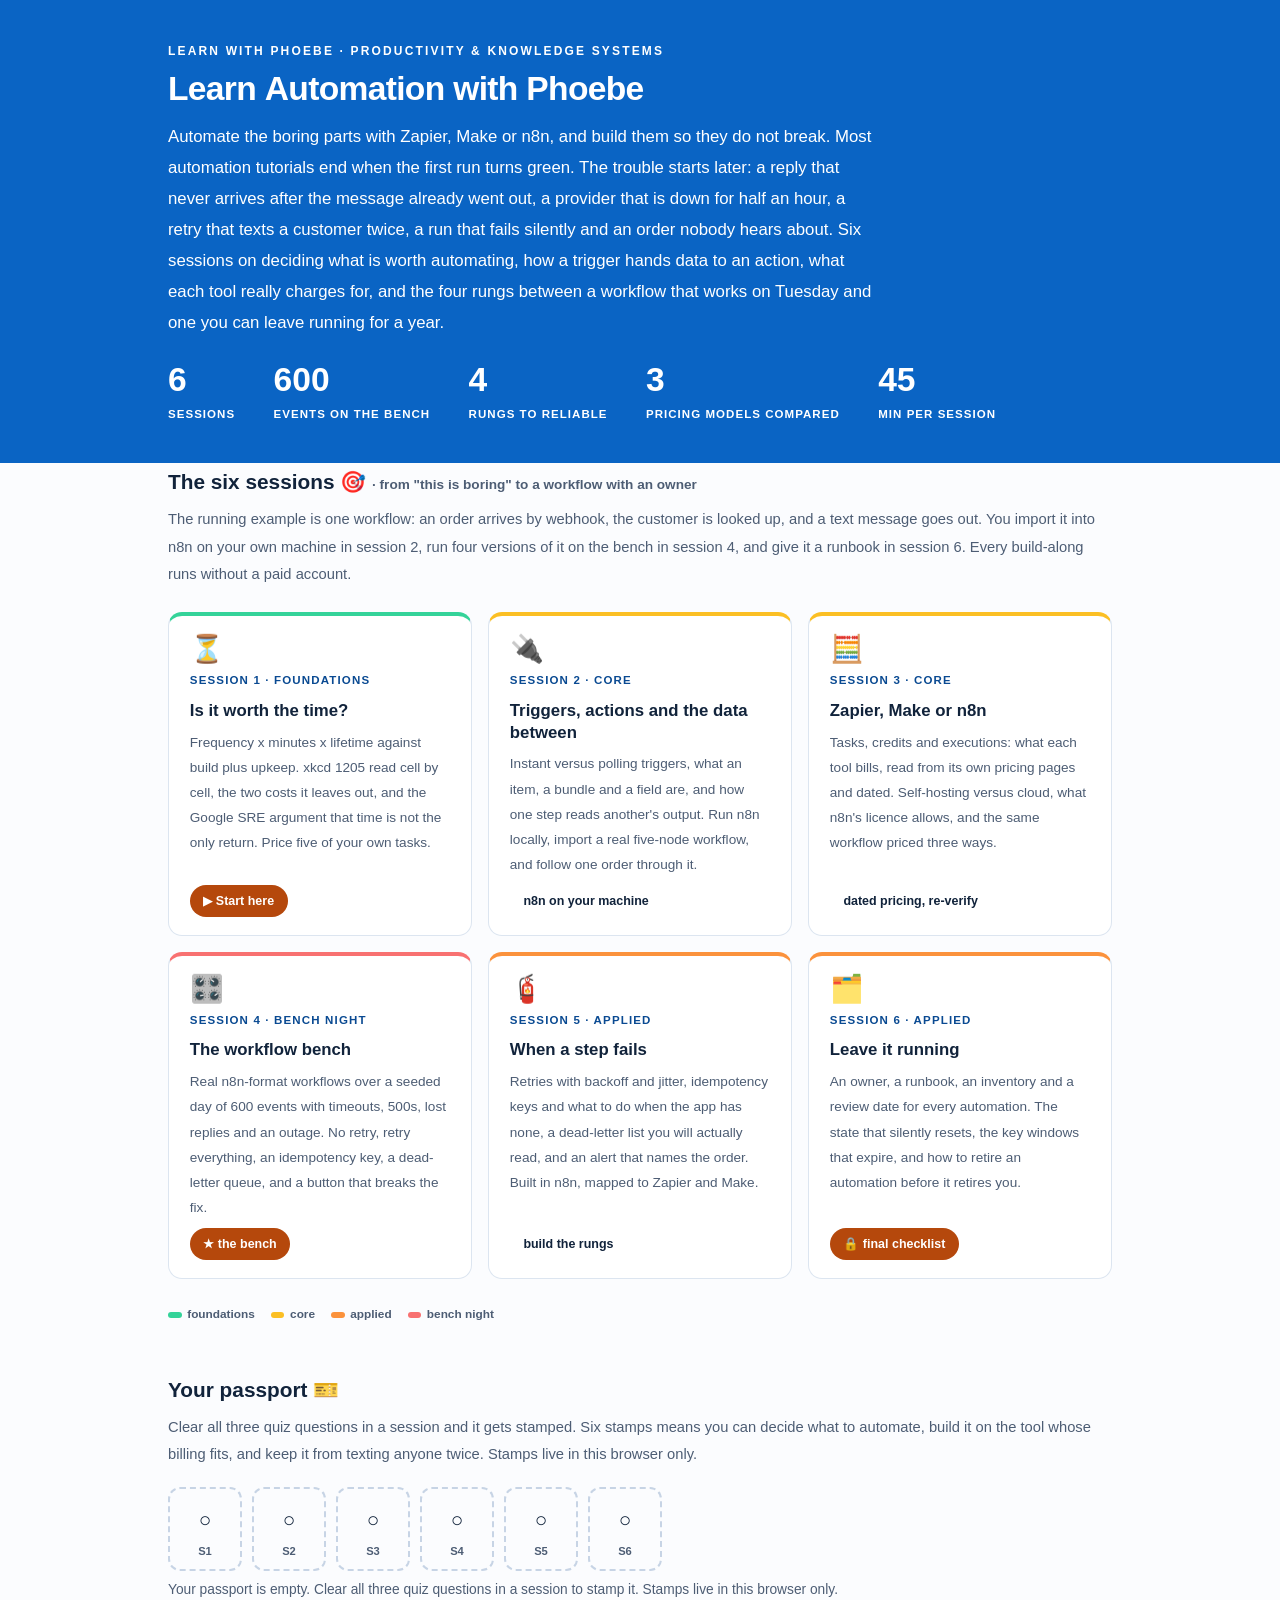
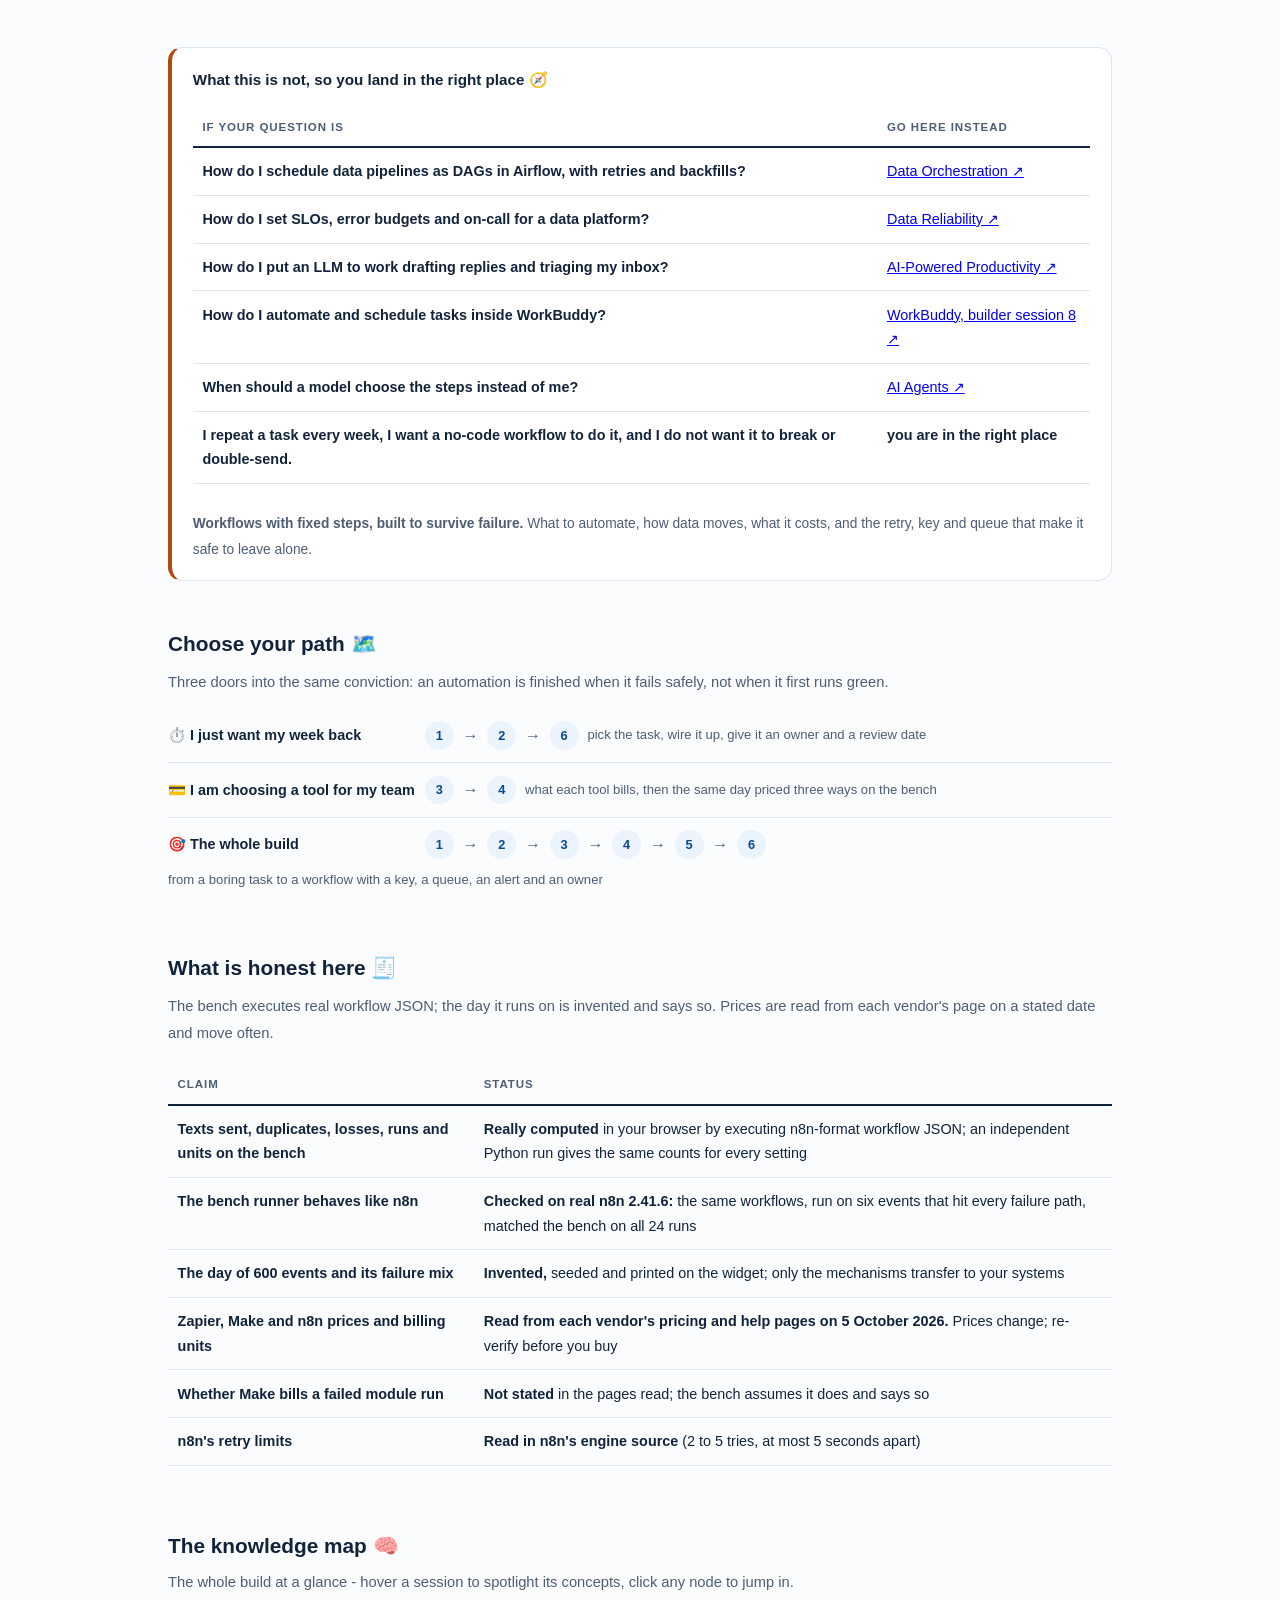
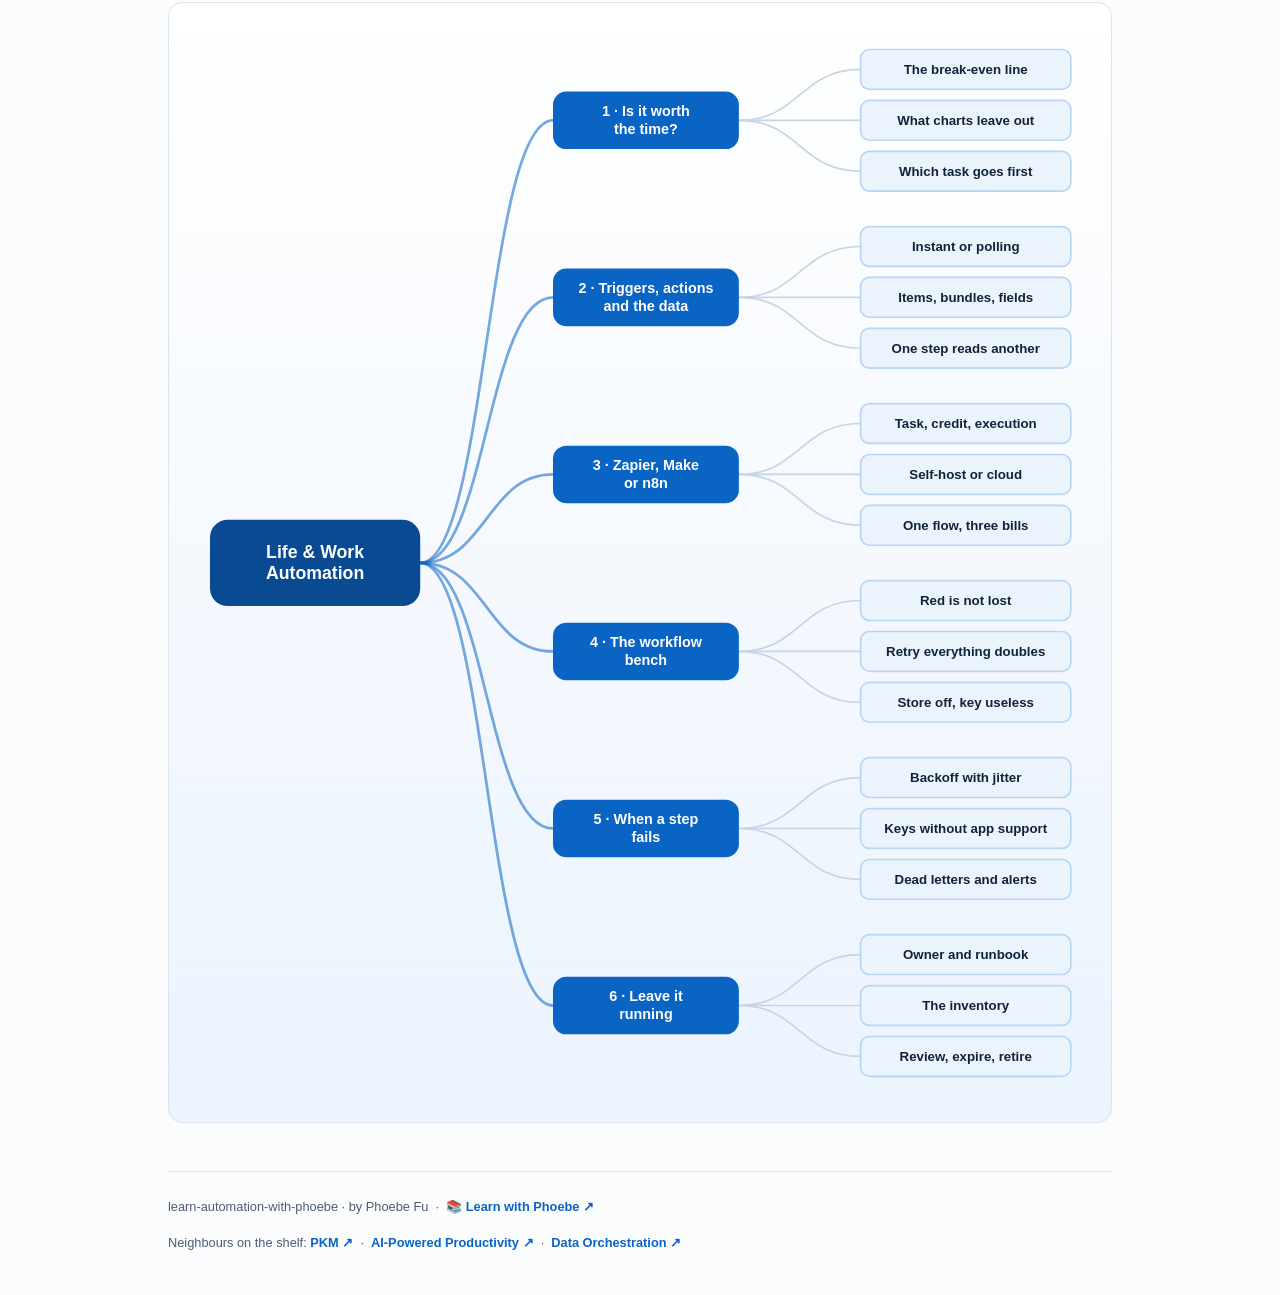
==== commit b8199f04: "Light surfaces everywhere: lightbox, cheat panel, code boxes; contrast and phone-width fixes Every d" ====
--- a/index.html
+++ b/index.html
@@ -18,8 +18,8 @@
 <meta name="twitter:description" content="Zapier, Make and n8n, and the failure semantics nobody shows you, measured on a real workflow bench.">
 <meta name="twitter:image" content="https://phoebefu6.github.io/learn-automation-with-phoebe/assets/og-cover.png">
 <!-- social:end -->
-<title>Learn Automation with Phoebe</title>
-<link rel="stylesheet" href="assets/style.css?v=1">
+<title>Learn Life &amp; Work Automation with Phoebe</title>
+<link rel="stylesheet" href="assets/style.css?v=17">
 <style>
 
   .stats-row { display: flex; gap: 2.4rem; margin-top: 1.5rem; flex-wrap: wrap; }
@@ -357,6 +357,6 @@
 };
 </script>
 <script src="assets/mindmap.js?v=1"></script>
-<script src="assets/app.js?v=1"></script>
+<script src="assets/app.js?v=17"></script>
 </body>
 </html>
--- a/assets/style.css
+++ b/assets/style.css
@@ -19,8 +19,8 @@
   --amber-ink: #8A3509;
   --amber-50: #FDEEE4;
   --paper: #FBFCFE;
-  --code-bg: #0E1C30;
-  --code-ink: #DCE5F0;
+  --code-bg: #EBF3FD;
+  --code-ink: #11233B;
   --scrim-rgb: 235,243,252;
   --shadow-rgb: 10,100,196;
   --radius: 14px;
@@ -241,7 +241,7 @@
 .pill.light { background: var(--indigo-50); color: var(--indigo); }
 .pill.inkpill { background: var(--ink); color: #fff; }
 .pill.amber, .pill.peach { background: var(--amber); color: #fff; }
-.pill.bare { color: var(--faint); }
+.pill.bare { color: var(--muted); }
 
 /* ---------- 4D grid ---------- */
 .grid-2 { display: grid; grid-template-columns: repeat(auto-fit, minmax(15rem, 1fr)); gap: .8rem; margin: .5rem 0 1rem; }
@@ -270,10 +270,11 @@
 table.clean td:first-child { font-weight: 600; }
 
 /* ---------- prompt boxes ---------- */
-.prompt-box {
+.prompt-box{
   position: relative;
-  background: var(--code-bg);
-  color: var(--code-ink);
+  background: #EBF3FD;
+  border: 1px solid #DCE5F0;
+  color: #11233B;
   border-radius: var(--radius);
   padding: 1.1rem 1.2rem;
   margin: 1rem 0 1.2rem;
@@ -283,12 +284,12 @@
   white-space: pre-wrap;
   word-break: break-word;
 }
-.prompt-box .label {
+.prompt-box .label{
   position: absolute;
   top: -0.7rem;
   left: 1rem;
-  background: var(--indigo);
-  color: #fff;
+  background: #0A64C4;
+  color: #FFFFFF;
   font-family: "Inter", -apple-system, sans-serif;
   font-size: .68rem;
   font-weight: 700;
@@ -299,13 +300,13 @@
 }
 .prompt-box.bad .label { background: var(--faint); color: var(--ink); }
 .prompt-box.good .label { background: var(--amber); color: #fff; }
-.copy-btn {
+.copy-btn{
   position: absolute;
   top: .7rem;
   right: .7rem;
-  background: rgba(255,255,255,.1);
-  border: 1px solid rgba(255,255,255,.25);
-  color: #fff;
+  background: #FFFFFF;
+  border: 1px solid #DCE5F0;
+  color: #11233B;
   border-radius: 999px;
   padding: .25rem .8rem;
   font-size: .72rem;
@@ -314,7 +315,7 @@
   font-family: "Inter", -apple-system, sans-serif;
   transition: background .15s ease;
 }
-.copy-btn:hover { background: rgba(255,255,255,.22); }
+.copy-btn:hover { background: #DCE5F0; }
 .copy-btn.copied { background: var(--amber); border-color: var(--amber); color: #fff; }
 
 /* ---------- demo steps ---------- */
@@ -409,7 +410,7 @@
   gap: .4rem;
 }
 
-.lightbox {
+.lightbox{
   position: fixed;
   inset: 0;
   z-index: 100;
@@ -421,7 +422,7 @@
   cursor: zoom-out;
 }
 .lightbox.open { display: flex; }
-.lightbox .inner {
+.lightbox .inner{
   background: #fff;
   border: 1px solid var(--hairline);
   box-shadow: 0 18px 50px rgba(var(--shadow-rgb),.14);
@@ -432,13 +433,12 @@
   overflow: auto;
 }
 .lightbox .inner svg, .lightbox .inner img { width: min(88vw, 70rem); height: auto; }
-.lightbox .close-hint {
+.lightbox .close-hint{
   position: fixed;
   top: 1rem; right: 1.4rem;
   color: var(--ink);
   font-size: .8rem;
   font-weight: 600;
-  opacity: .8;
 }
 
 /* ---------- courses covered ---------- */
@@ -457,19 +457,20 @@
 .covered-row .note { margin-left: auto; color: var(--muted); font-size: .78rem; text-align: right; }
 
 /* ---------- cheat sheet footer ---------- */
-.cheat {
-  background: var(--ink);
-  color: #fff;
+.cheat{
+  background: #EBF3FD;
+  border: 1px solid #DCE5F0;
+  color: #11233B;
   border-radius: var(--radius);
   padding: 1.6rem 1.6rem 1.3rem;
   margin-top: 3rem;
 }
 .cheat h3 { font-size: 1.1rem; margin-bottom: 1rem; }
-.cheat h3 span { color: var(--indigo-soft); }
+.cheat h3 span { color: #0A64C4; }
 .cheat .grid-2 { gap: 1rem; }
 .cheat .cheat-item { border-left: 3px solid var(--indigo-mid); padding-left: .8rem; }
-.cheat .cheat-item b { display: block; font-size: .85rem; color: var(--indigo-soft); }
-.cheat .cheat-item span { font-size: .82rem; opacity: .85; }
+.cheat .cheat-item b { display: block; font-size: .85rem; color: #0A4A92; }
+.cheat .cheat-item span { font-size: .82rem; color: #4D5D74; }
 
 footer.pagefoot {
   border-top: 1px solid var(--hairline);
@@ -1162,7 +1163,7 @@
   transition: all .18s ease;
 }
 .pp-stamp:hover { border-color: var(--indigo-soft); }
-.pp-stamp i { font-size: 1.3rem; font-style: normal; opacity: .7; }
+.pp-stamp i { font-size: 1.3rem; font-style: normal; opacity: 1; }
 .pp-stamp b { font: 800 0.7rem Inter, sans-serif; }
 .pp-stamp.got {
   border-style: solid; border-color: var(--indigo);
@@ -1314,3 +1315,28 @@
 .wb-json { margin-top: 10px; border: 1px solid var(--hairline); border-radius: 12px; background: #fff; padding: 8px 14px; }
 .wb-json summary { cursor: pointer; font: 700 .86rem Inter, sans-serif; color: var(--indigo-deep); }
 .wb-json pre { font-size: .76rem; line-height: 1.5; white-space: pre-wrap; overflow-x: auto; color: var(--ink); background: var(--indigo-50); border-radius: 8px; padding: 10px 12px; margin-top: 8px; }
+
+/* layout-patch-3: phone-width overflow (2026-10-10) */
+.sql-bar { flex-wrap: wrap; }
+@media (max-width: 480px) {
+  .covered-row { flex-wrap: wrap; }
+  .covered-row .note { margin-left: 0; text-align: left; flex-basis: 100%; }
+  details.card summary { flex-wrap: wrap; }
+  details.card summary .mini { white-space: normal; }
+  .wk, .sqlbox, .prompt-box, pre { max-width: 100%; overflow-x: auto; }
+  .mono, code, strong, .note { overflow-wrap: anywhere; }
+  select, input[type=range], label { max-width: 100%; }
+  canvas, svg, img { max-width: 100%; height: auto; }
+  .tree-kids, .tree-node-wrap, .tree-node, .rb-night, .al-row, .gd-field, .tl-row, .sl-row { max-width: 100%; overflow-x: auto; }
+  .tl-cols, .sl-cols, .bb-cols, .ev-cols, [class$="-cols"] { grid-template-columns: 1fr !important; display: grid; }
+  .tl-cols > *, .sl-cols > *, [class$="-cols"] > * { min-width: 0; max-width: 100%; }
+  .mono { white-space: normal; }
+  .er-w, .bb-lab, .tl-lev, .sl-lev { max-width: 100%; white-space: normal; }
+}
+/* contrast-patch-2b */
+.cheat a { color: var(--indigo-deep, var(--ink)); }
+.chip.audience { background: transparent; border-color: rgba(255,255,255,.55); }
+.masthead a, .masthead .sub a { color: #fff; text-decoration: underline; text-underline-offset: 2px; }
+.prompt-box b, .prompt-box strong { color: var(--indigo-deep, var(--ink)); }
+.prompt-box span, .prompt-box em, .prompt-box i { color: inherit; }
+.pp-stamp i { color: var(--ink); }
